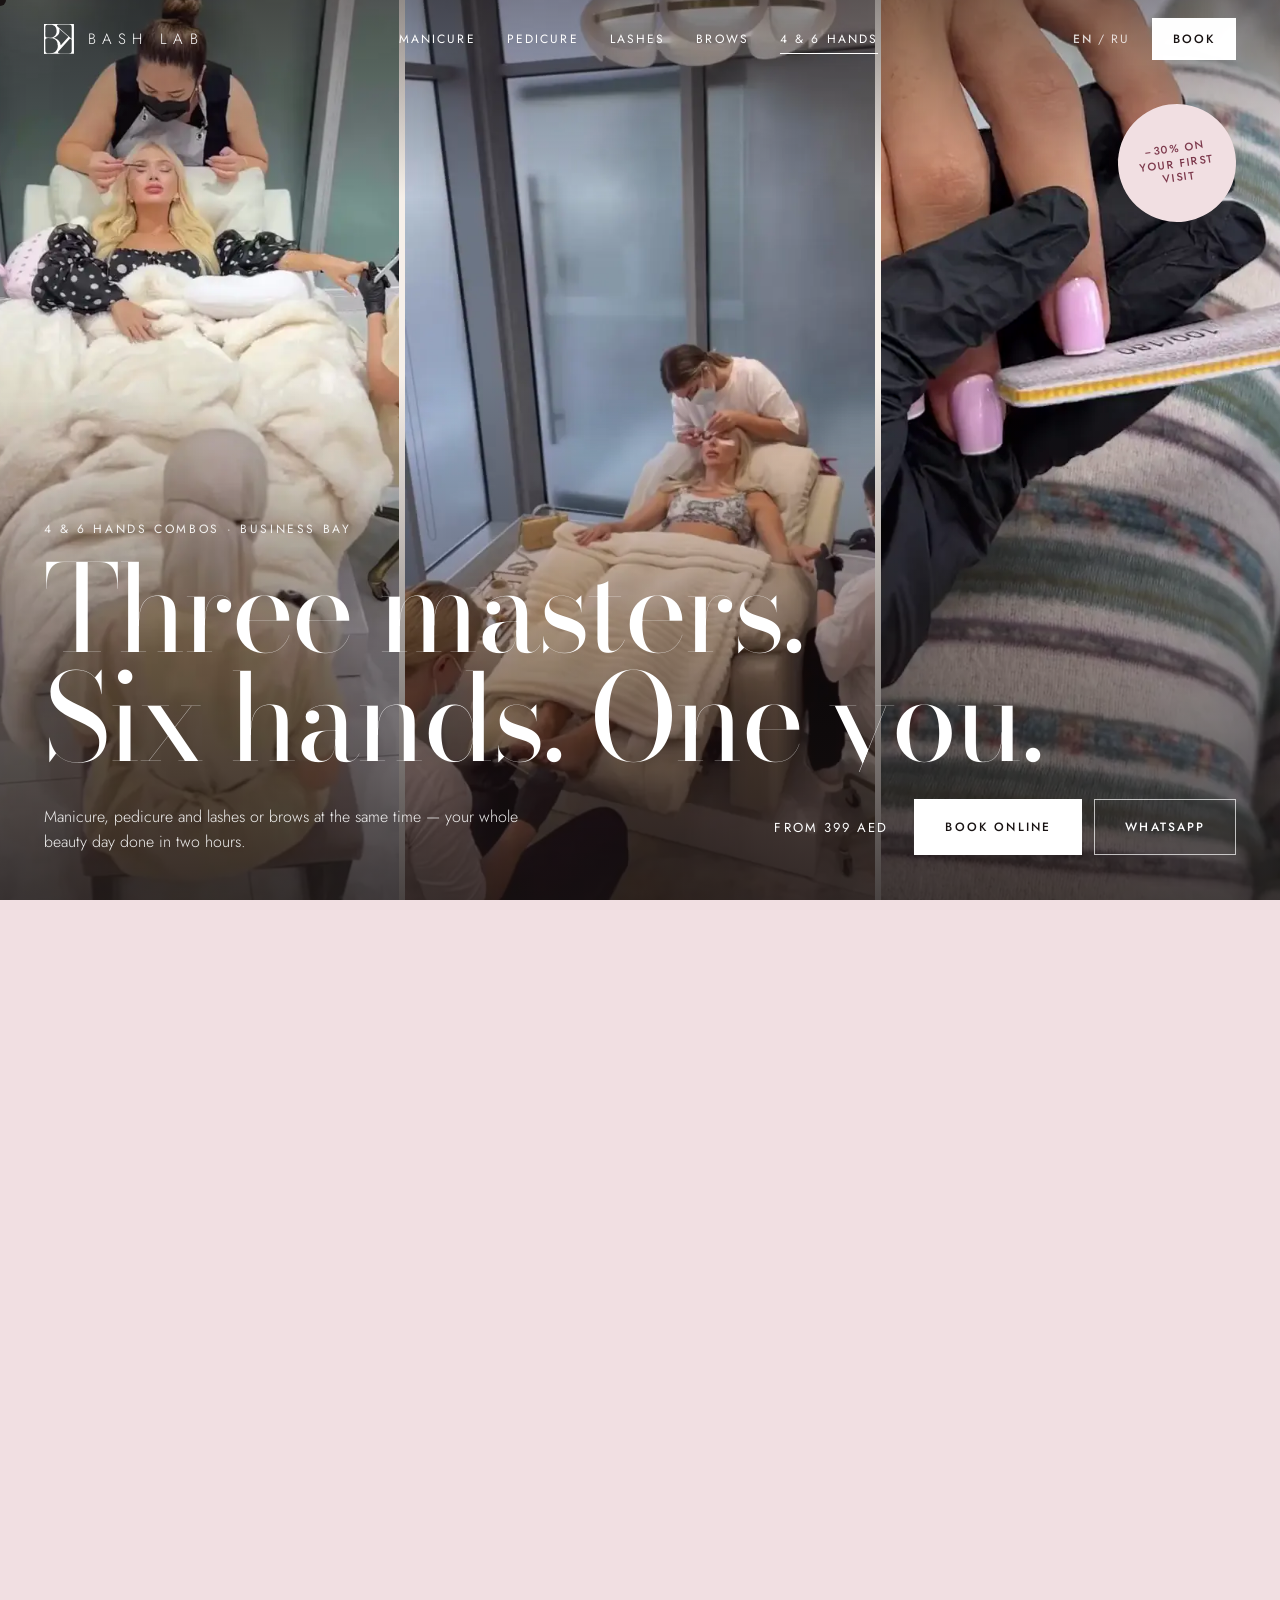
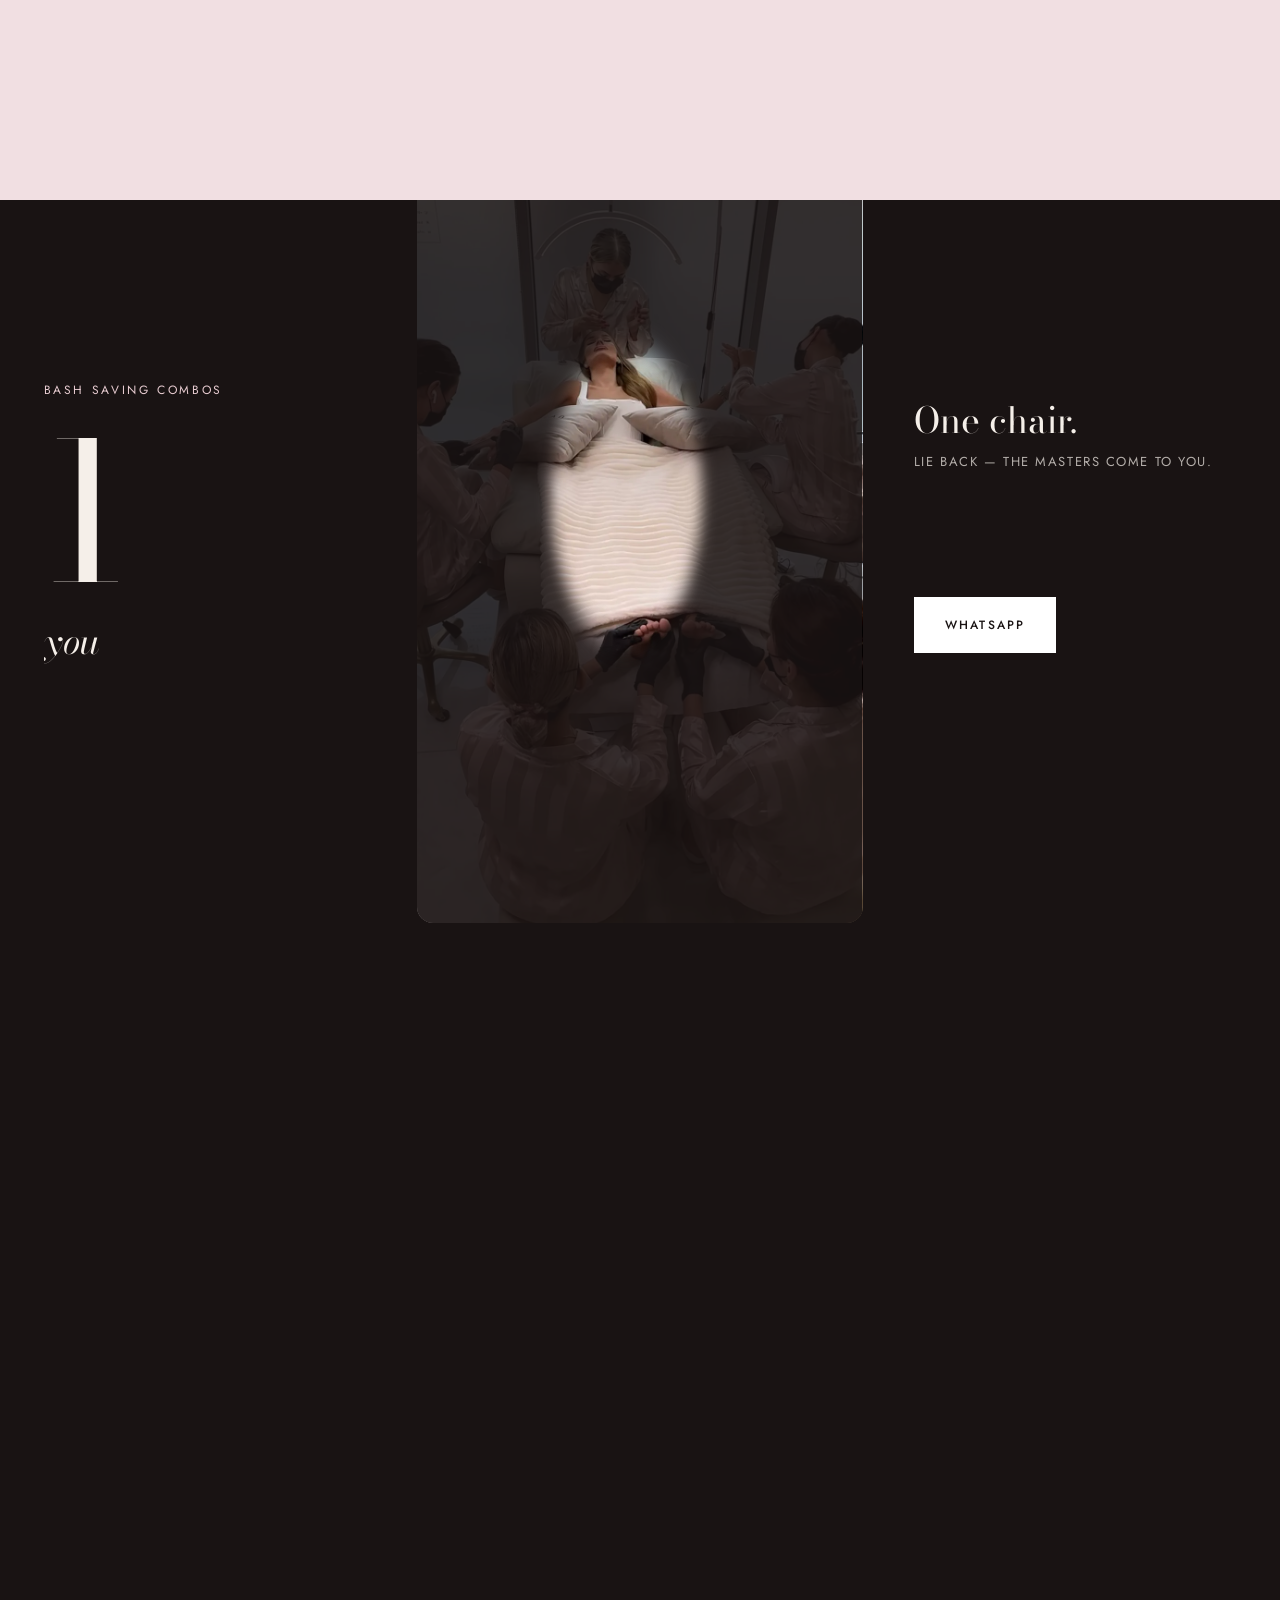
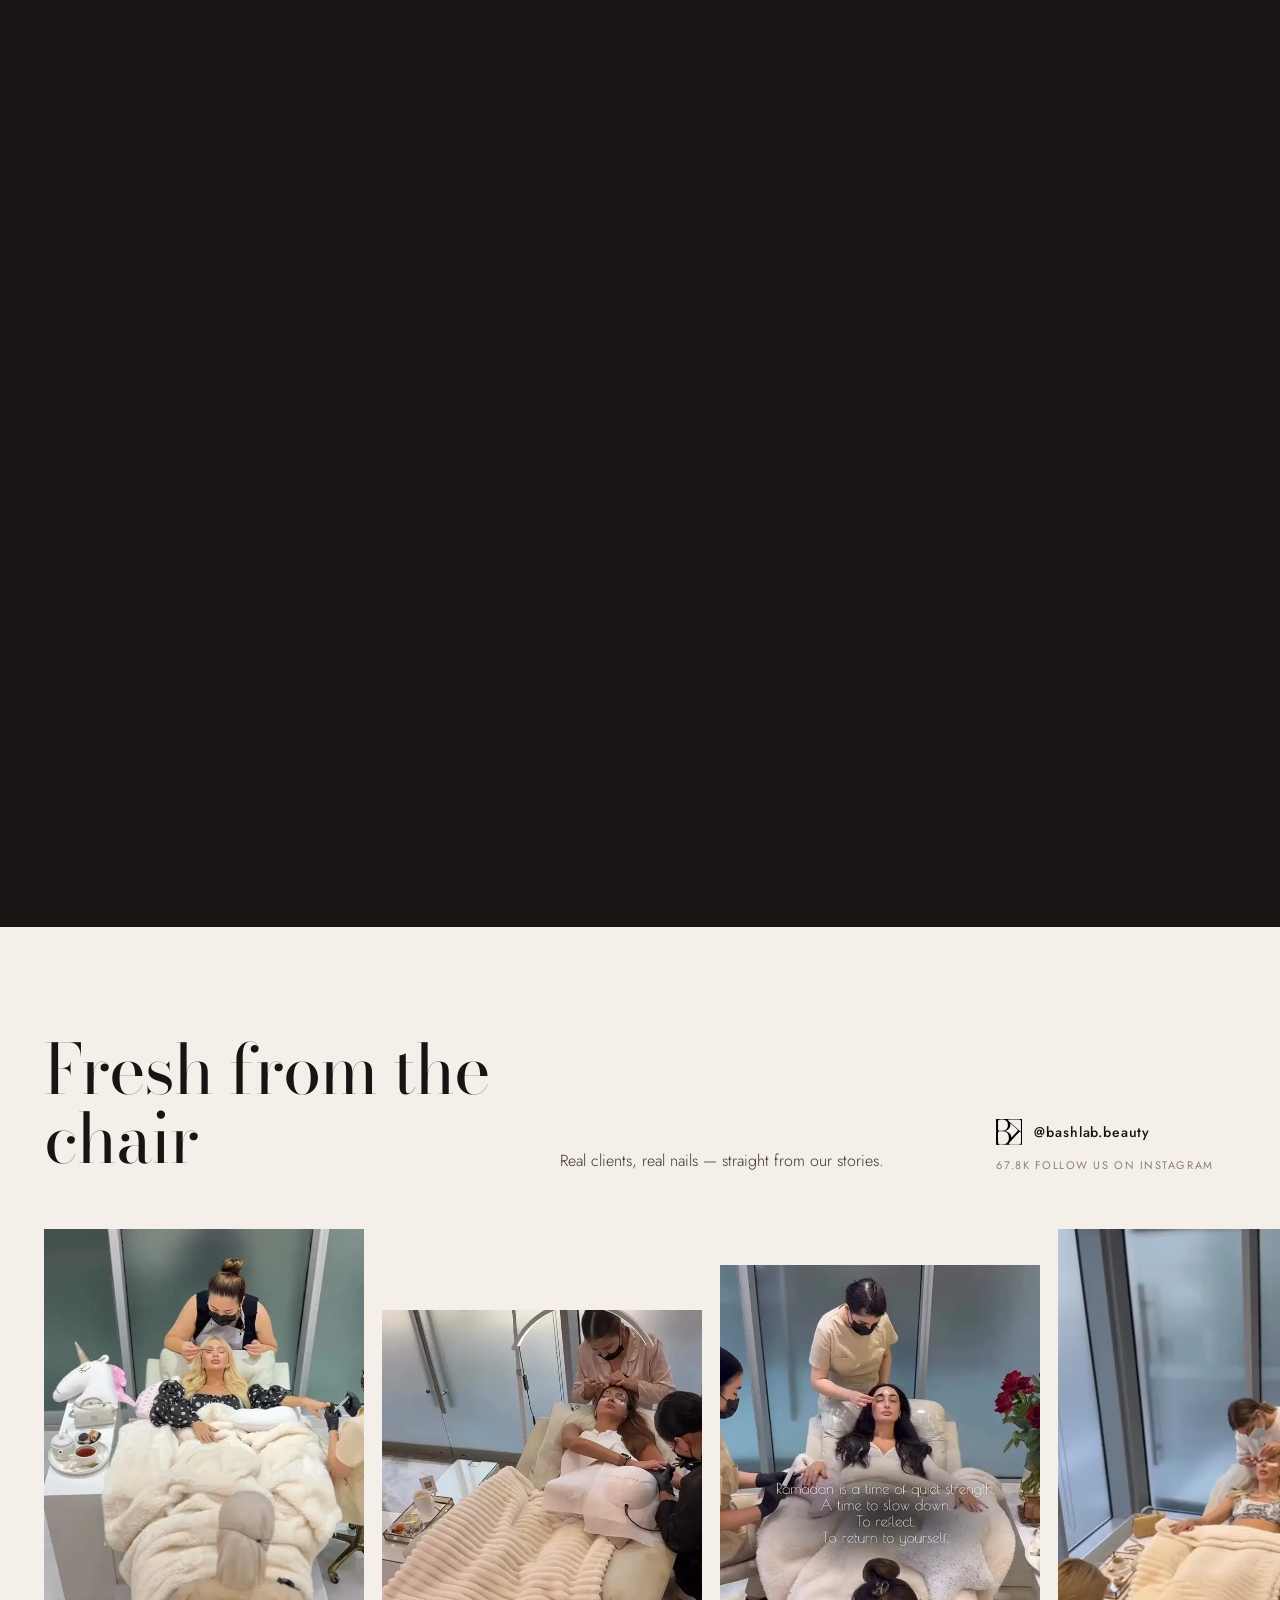
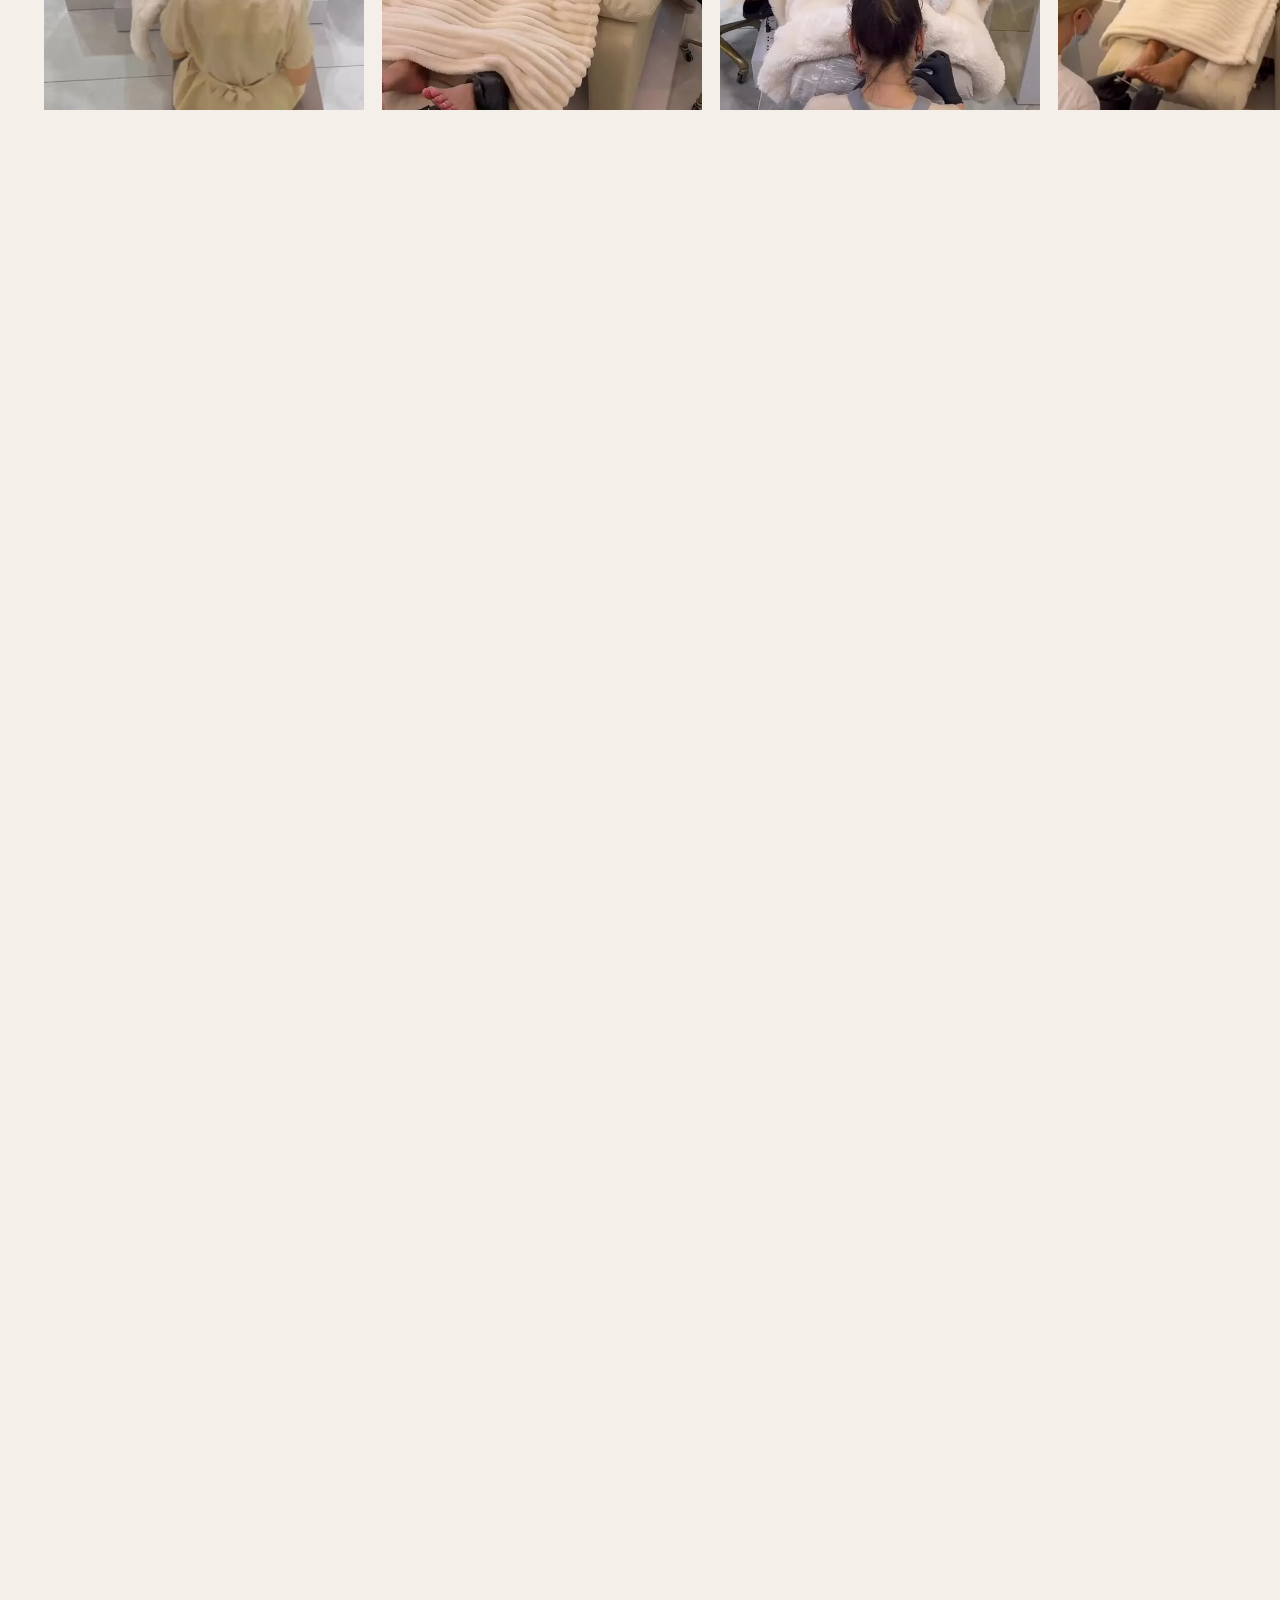
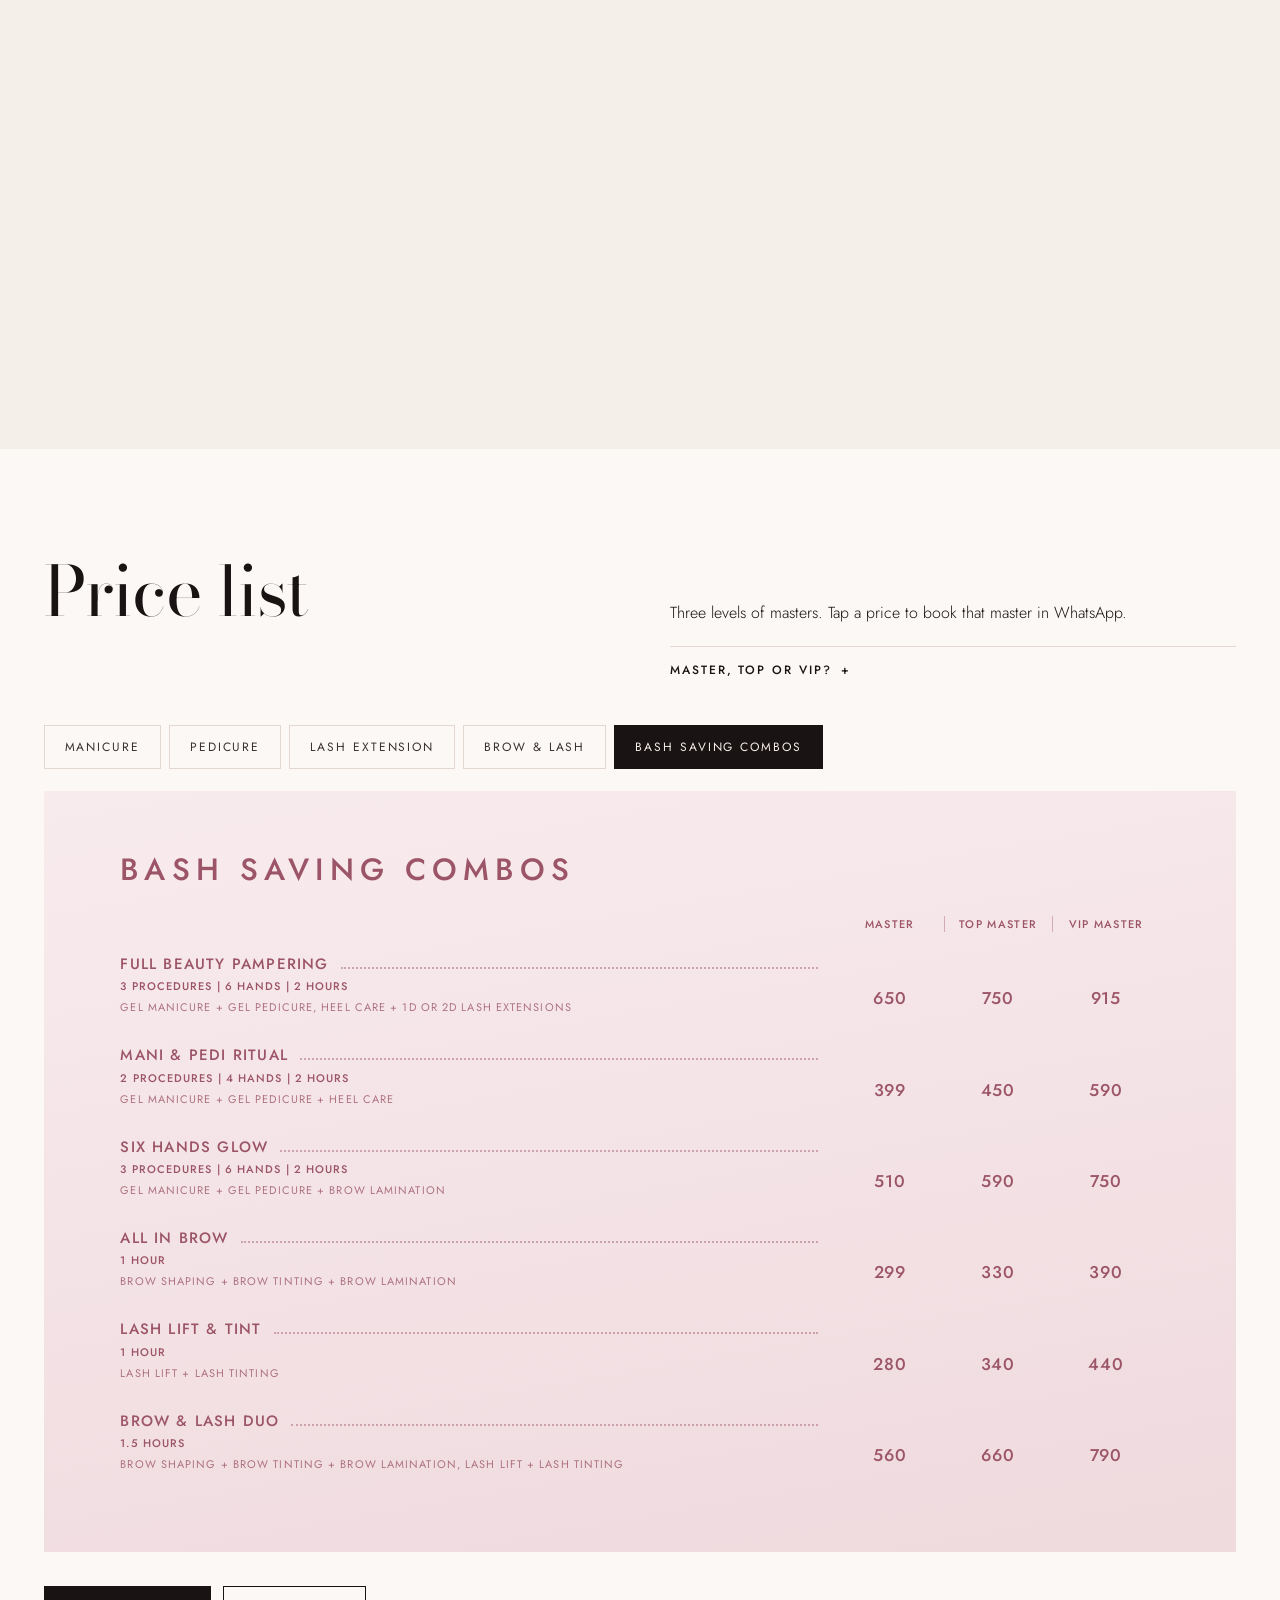
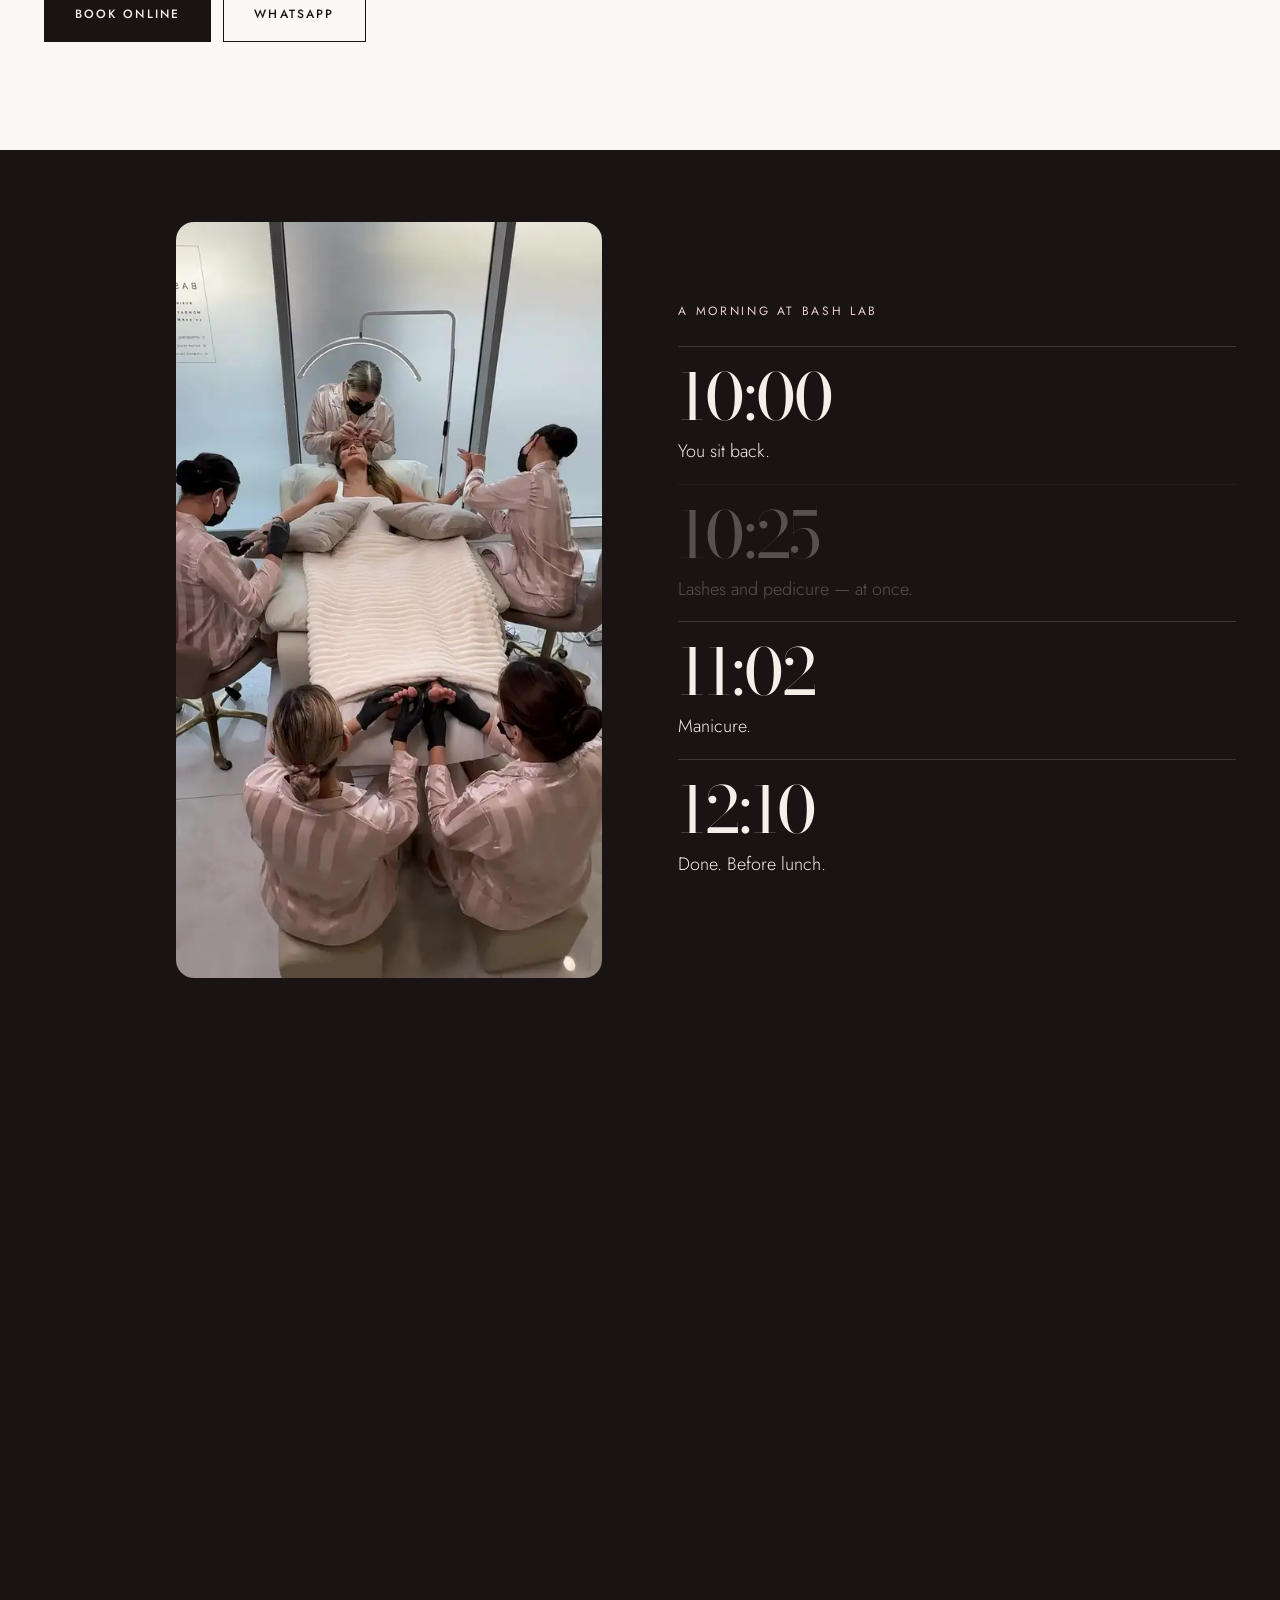
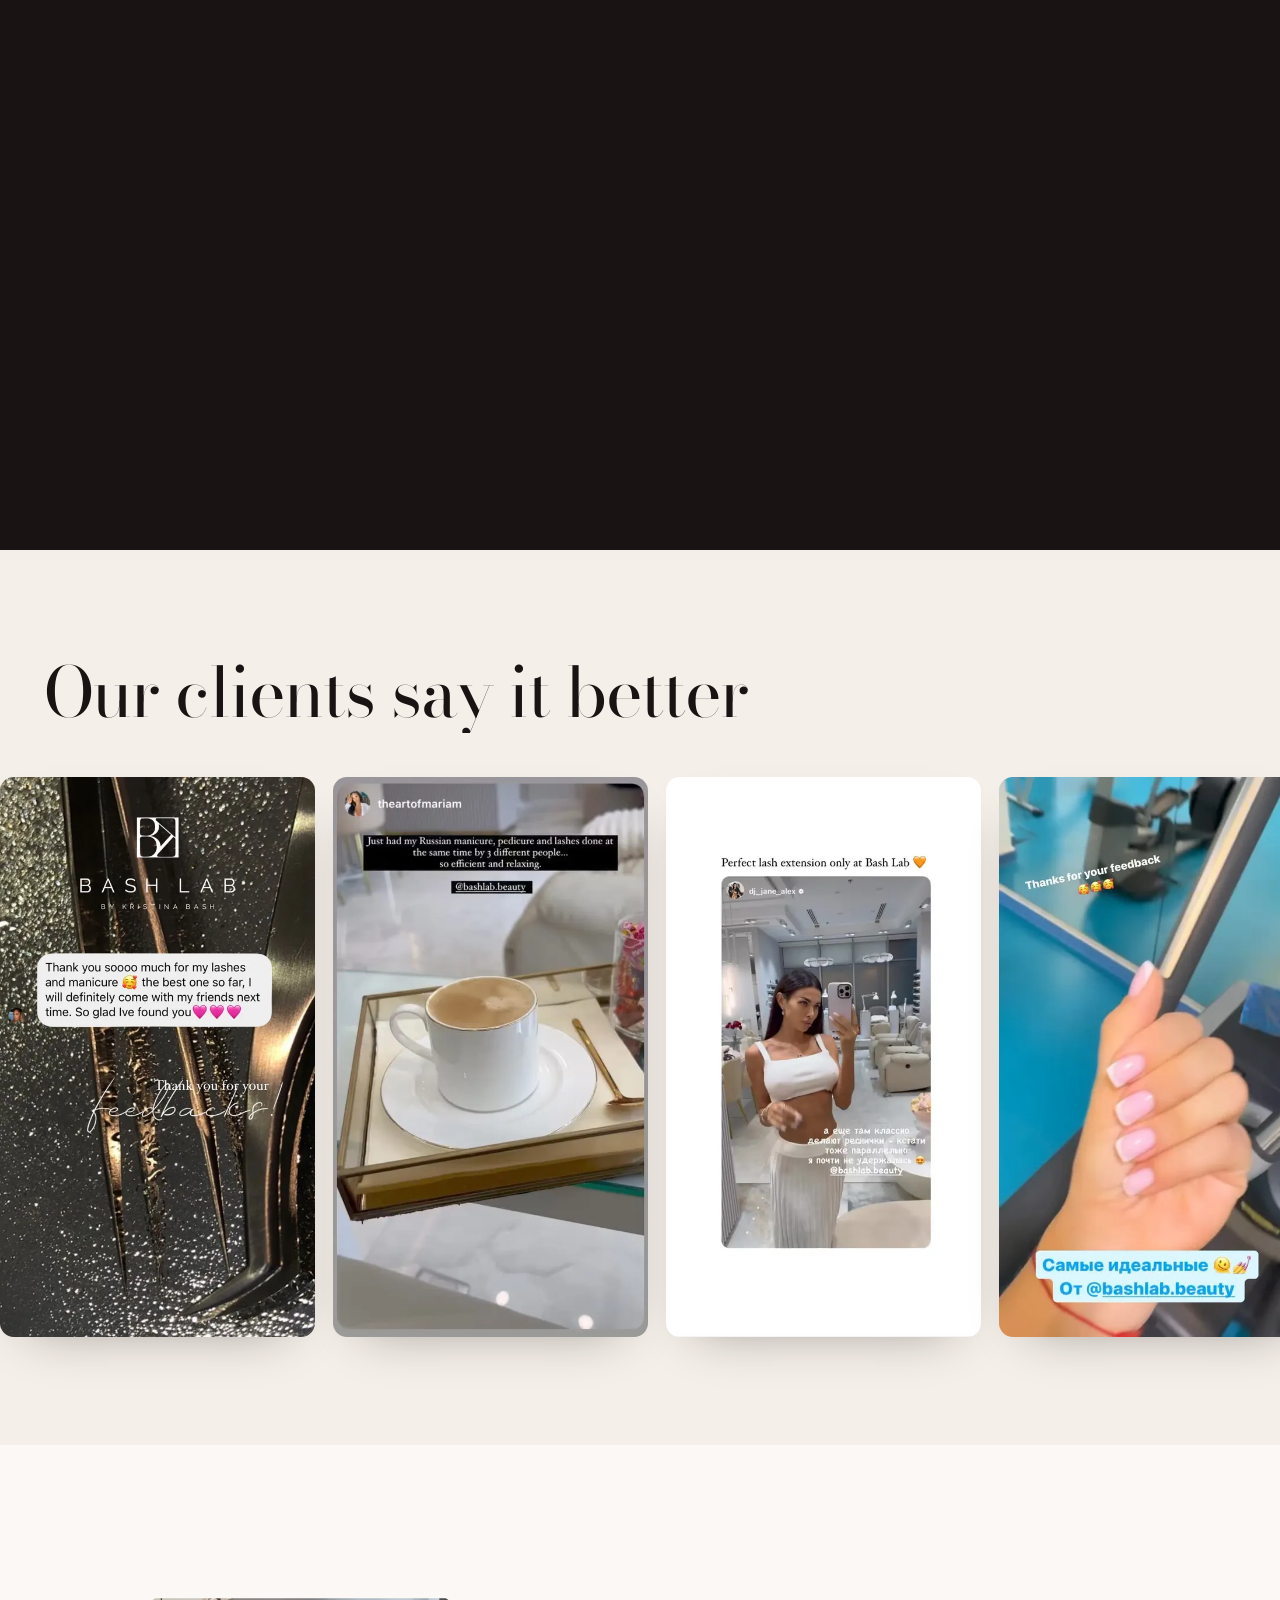
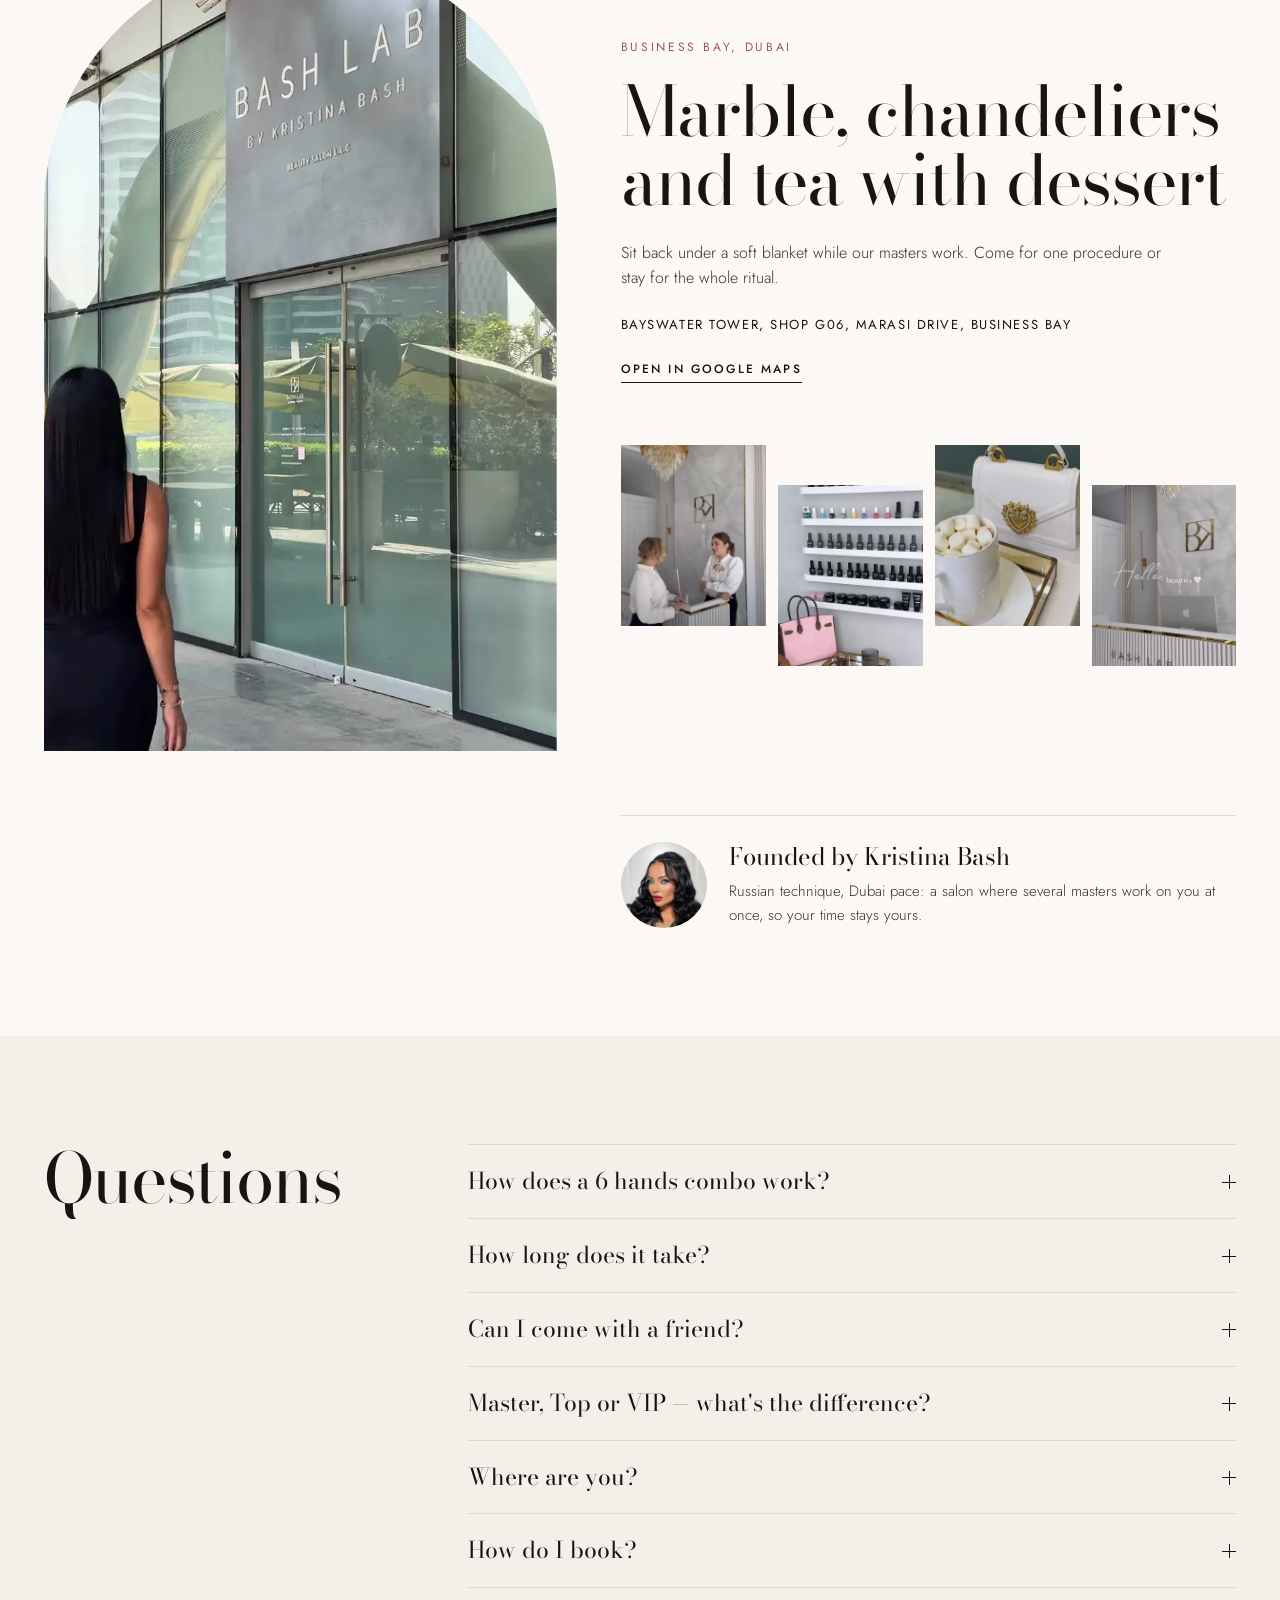
==== combos.html @ 8838e58e "BASH LAB: 5 страниц услуг EN/RU" ====
<!doctype html>
<html lang="en">
<head>
<meta charset="utf-8">
<meta name="viewport" content="width=device-width, initial-scale=1, viewport-fit=cover">
<meta name="robots" content="noindex, nofollow">
<title>4 &amp; 6 hands combos in Business Bay, Dubai — BASH LAB</title>
<meta name="description" content="Manicure, pedicure and lashes or brows at the same time: 4 and 6 hands combos in Business Bay. From 399 AED, save up to 25%.">
<link rel="alternate" hreflang="en" href="combos.html">
<link rel="alternate" hreflang="ru" href="ru/combos.html">
<meta name="theme-color" content="#f5efe9">
<link rel="icon" href="assets/img/bl.svg" type="image/svg+xml">
<link rel="preload" as="image" href="assets/video/combo-top.webp" media="(max-width:820px)" fetchpriority="high"><link rel="preload" as="image" href="assets/video/combo-top.webp" media="(min-width:821px)" fetchpriority="high">
<link rel="preconnect" href="https://fonts.googleapis.com">
<link rel="preconnect" href="https://fonts.gstatic.com" crossorigin>
<link href="https://fonts.googleapis.com/css2?family=Bodoni+Moda:ital,opsz,wght@0,6..96,400;0,6..96,500;1,6..96,400&family=Prata&family=Jost:wght@300;400;500&display=swap" rel="stylesheet">

<link rel="stylesheet" href="assets/css/site.css">
<script>document.documentElement.className='js';try{if(innerWidth<821||sessionStorage.getItem('bl-seen'))document.documentElement.classList.add('seen');if(sessionStorage.getItem('bl-wipe'))document.documentElement.classList.add('wiping')}catch(e){}if(matchMedia('(prefers-reduced-motion: reduce)').matches)document.documentElement.classList.add('reduced')</script>
</head>
<body data-page="combos">

<div class="loader" aria-hidden="true"><img class="ld-mark" src="assets/img/bl.svg" alt=""><div class="ld-word">BASH LAB</div><div class="ld-line"><i></i></div></div>
<div class="wipe" aria-hidden="true"></div>
<div class="cursor" aria-hidden="true"><span></span></div>

<header class="hd">
  <a class="brand" href="index.html" aria-label="BASH LAB"><img class="mono" src="assets/img/bl.svg" alt=""><span>BASH LAB</span></a>
  <nav class="nav"><a href="manicure.html">Manicure</a><a href="pedicure.html">Pedicure</a><a href="lashes.html">Lashes</a><a href="brows.html">Brows</a><a href="combos.html" aria-current="page">4 &amp; 6 hands</a></nav>
  <div class="hd-r">
    <a class="lang" href="ru/combos.html" hreflang="RU"><b>EN</b> / RU</a>
    <a class="btn btn-sm" href="https://n820329.alteg.io/company/770394/personal/select-services?o=" target="_blank" rel="noopener" data-cursor="Book">Book</a>
    <button class="burger" type="button" aria-label="Menu"><i></i><i></i></button>
  </div>
</header>
<div class="menu" aria-hidden="true"><nav><a href="manicure.html">Manicure</a><a href="pedicure.html">Pedicure</a><a href="lashes.html">Lashes</a><a href="brows.html">Brows</a><a href="combos.html" aria-current="page">4 &amp; 6 hands</a></nav><a class="lang" href="ru/combos.html">EN / RU</a></div>

<main>

<section class="hero" data-hero>
  <div class="hero-media"><div class="hp hp0"><video class="hv" data-src="assets/video/combo-four.mp4" poster="assets/video/combo-four.webp" muted loop playsinline preload="none"></video></div><div class="hp hp1"><video class="hv" data-src="assets/video/combo-top.mp4" poster="assets/video/combo-top.webp" muted loop playsinline preload="none"></video></div><div class="hp hp2"><video class="hv" data-src="assets/video/combo-pink.mp4" poster="assets/video/combo-pink.webp" muted loop playsinline preload="none"></video></div></div>
  <div class="hero-m"><video class="hv" data-src="assets/video/combo-top.mp4" poster="assets/video/combo-top.webp" muted loop playsinline preload="none"></video></div>
  <div class="hero-shade"></div>
  <p class="badge">−30% on your first visit</p>
  <div class="hero-txt">
    <p class="eyebrow">4 &amp; 6 hands combos · Business Bay</p>
    <h1 class="h1">Three masters.<br>Six hands. One you.</h1>
    <div class="hero-row">
      <p class="lead">Manicure, pedicure and lashes or brows at the same time — your whole beauty day done in two hours.</p>
      <div class="hero-cta">
        <span class="from">from 399 AED</span>
        <a class="btn btn-light" href="https://n820329.alteg.io/company/770394/personal/select-services?o=" target="_blank" rel="noopener" data-cursor="Book">Book online</a>
        <a class="btn btn-line" href="https://wa.me/971552872506?text=Hello%21%20I%27d%20like%20to%20book%20at%20Bash%20Lab." target="_blank" rel="noopener" data-cursor="WhatsApp">WhatsApp</a>
      </div>
    </div>
  </div>
  <span class="scroll-hint">Scroll</span>
</section>

<div class="ticker" aria-hidden="true"><div class="tk"><span>Russian nails</span><img src="assets/img/bl.svg" alt=""><span>Lash extensions</span><img src="assets/img/bl.svg" alt=""><span>Brow lamination</span><img src="assets/img/bl.svg" alt=""><span>4 &amp; 6 hands combos</span><img src="assets/img/bl.svg" alt=""><span>Business Bay</span><img src="assets/img/bl.svg" alt=""><span>−30% on your first visit</span><img src="assets/img/bl.svg" alt=""></div></div>

<section class="manifesto">
  <p class="mf" data-words>Because your time is priceless. Instead of three appointments on three different days — one morning, one chair, three masters working together.</p>
  <ul class="facts"><li><b>2 h<small></small></b><span>instead of a whole day</span></li><li><b>up to 25%<small></small></b><span>saved on every combo</span></li><li><b>−30%<small></small></b><span>on your first visit</span></li></ul>
</section>

<section class="hands" data-hands><div class="hn-in"><div class="hn-l"><p class="eyebrow">Bash saving combos</p><div class="hn-count"><div class="hn-roll"><span>1</span><span>2</span><span>4</span><span>6</span><span>10</span></div></div><div class="hn-word"><div class="hn-wroll"><span>you</span><span>hands</span><span>hands</span><span>hands</span><span>hands</span></div></div></div><div class="hn-f"><img class="hnv" src="assets/img/hands-top.webp" alt="" loading="lazy" decoding="async"><svg class="hn-svg" viewBox="0 0 100 100" preserveAspectRatio="none" aria-hidden="true"><defs><filter id="hnb" x="-20%" y="-20%" width="140%" height="140%"><feGaussianBlur stdDeviation="1.6"/></filter><mask id="hnm" maskUnits="userSpaceOnUse" x="0" y="0" width="100" height="100"><rect width="100" height="100" fill="#fff"/><g fill="#000" filter="url(#hnb)"><ellipse data-h="client" cx="47" cy="46" rx="17" ry="19" data-rx="17" data-ry="19"/><ellipse data-h="mL" cx="14" cy="44" rx="0" ry="0" data-rx="15" data-ry="8.4"/><ellipse data-h="pL" cx="33" cy="74" rx="0" ry="0" data-rx="20" data-ry="11.3"/><ellipse data-h="lash" cx="44" cy="22" rx="0" ry="0" data-rx="16" data-ry="9"/><ellipse data-h="mR" cx="80" cy="38" rx="0" ry="0" data-rx="16" data-ry="9"/><ellipse data-h="pR" cx="74" cy="76" rx="0" ry="0" data-rx="20" data-ry="11.3"/></g></mask></defs><rect width="100" height="100" fill="rgba(25,19,19,.86)" mask="url(#hnm)"/></svg><span class="hn-lb" data-h="mL" style="left:14%;top:55%">Manicure</span><span class="hn-lb" data-h="pL" style="left:24%;top:90%">Pedicure</span><span class="hn-lb" data-h="lash" style="left:44%;top:11%">Lashes</span><span class="hn-lb" data-h="mR" style="left:82%;top:50%">Manicure</span><span class="hn-lb" data-h="pR" style="left:80%;top:92%">Pedicure</span></div><div class="hn-r"><ol class="hn-steps"><li data-new=""><b>One chair.</b><span>Lie back — the masters come to you.</span></li><li data-new="mL"><b>Manicure</b><span>one master · from 130 AED</span></li><li data-new="pL"><b>Mani &amp; Pedi Ritual</b><span>manicure + pedicure at once · 2 hours · from 399 AED</span></li><li data-new="lash"><b>Full Beauty Pampering</b><span>+ lashes · still 2 hours · from 650 AED</span></li><li data-new="mR pR"><b>Five masters at once</b><span>as in our reel with 2.6M views — ask us in WhatsApp</span></li></ol><a class="btn btn-light" href="https://wa.me/971552872506?text=Hello%21%20I%27d%20like%20to%20book%20a%20combo%20at%20Bash%20Lab." target="_blank" rel="noopener" data-cursor="WhatsApp">WhatsApp</a></div></div></section>

<section class="wall" data-wall>
  <div class="wall-head">
    <h2 class="split">Fresh from the chair</h2>
    <p class="lead">Real clients, real nails — straight from our stories.</p>
    <a class="ig" href="https://www.instagram.com/bashlab.beauty/" target="_blank" rel="noopener" data-cursor="Instagram"><img src="assets/img/bl.svg" alt="">@bashlab.beauty<small>67.8K follow us on Instagram</small></a>
  </div>
  <div class="wall-track"><figure class="wc"><img class="wm" src="assets/img/c-a.webp" alt="" loading="lazy" decoding="async"></figure><figure class="wc"><video class="wm" data-src="assets/video/combo-room.mp4" poster="assets/video/combo-room.webp" muted loop playsinline preload="none"></video></figure><figure class="wc"><img class="wm" src="assets/img/c-b.webp" alt="" loading="lazy" decoding="async"></figure><figure class="wc"><img class="wm" src="assets/img/c-c.webp" alt="" loading="lazy" decoding="async"></figure><figure class="wc"><img class="wm" src="assets/img/c-g.webp" alt="" loading="lazy" decoding="async"></figure><figure class="wc"><video class="wm" data-src="assets/video/combo-pink.mp4" poster="assets/video/combo-pink.webp" muted loop playsinline preload="none"></video></figure><figure class="wc"><img class="wm" src="assets/img/c-d.webp" alt="" loading="lazy" decoding="async"></figure><figure class="wc"><img class="wm" src="assets/img/c-e.webp" alt="" loading="lazy" decoding="async"></figure><figure class="wc"><img class="wm" src="assets/img/c-h.webp" alt="" loading="lazy" decoding="async"></figure></div>
</section>

<section class="prices" id="prices">
  <div class="pr-head">
    <h2 class="split">Price list</h2>
    <p class="lead">Three levels of masters. Tap a price to book that master in WhatsApp.</p>
    <details class="tiers"><summary>Master, Top or VIP?</summary><p>The level is the master&#x27;s experience. Same salon, same tea — pick the price that fits.</p></details>
  </div>
  <div class="tabs" role="tablist"><button type="button" role="tab" data-sec="manicure" aria-selected="false">Manicure</button><button type="button" role="tab" data-sec="pedicure" aria-selected="false">Pedicure</button><button type="button" role="tab" data-sec="lashes" aria-selected="false">Lash Extension</button><button type="button" role="tab" data-sec="brows-lashes" aria-selected="false">Brow &amp; Lash</button><button type="button" role="tab" data-sec="combos" aria-selected="true">Bash Saving Combos</button></div>
  <div class="cards"><div class="pc" data-sec="manicure" hidden><h3>Manicure</h3><ul><li class="row rh" aria-hidden="true"><div class="rn"></div><div class="rp"><span>Master</span><span>Top Master</span><span>VIP Master</span></div></li><li class="row"><div class="rn"><b>Full Manicure</b><span>Removal + manicure + gel overlay + gel polish</span></div><div class="rp"><a class="pr" href="https://wa.me/971552872506?text=Hello%21%20I%27d%20like%20to%20book%3A%20Full%20Manicure%2C%20Master%20%28230%20AED%29" target="_blank" rel="noopener" data-cursor="WhatsApp" data-t="Master">230</a><a class="pr" href="https://wa.me/971552872506?text=Hello%21%20I%27d%20like%20to%20book%3A%20Full%20Manicure%2C%20Top%20Master%20%28250%20AED%29" target="_blank" rel="noopener" data-cursor="WhatsApp" data-t="Top Master">250</a><a class="pr" href="https://wa.me/971552872506?text=Hello%21%20I%27d%20like%20to%20book%3A%20Full%20Manicure%2C%20VIP%20Master%20%28340%20AED%29" target="_blank" rel="noopener" data-cursor="WhatsApp" data-t="VIP Master">340</a></div></li><li class="row"><div class="rn"><b>Manicure with Polish Coating</b><span>Manicure + regular polish</span></div><div class="rp"><a class="pr" href="https://wa.me/971552872506?text=Hello%21%20I%27d%20like%20to%20book%3A%20Manicure%20with%20Polish%20Coating%2C%20Master%20%28160%20AED%29" target="_blank" rel="noopener" data-cursor="WhatsApp" data-t="Master">160</a><a class="pr" href="https://wa.me/971552872506?text=Hello%21%20I%27d%20like%20to%20book%3A%20Manicure%20with%20Polish%20Coating%2C%20Top%20Master%20%28175%20AED%29" target="_blank" rel="noopener" data-cursor="WhatsApp" data-t="Top Master">175</a><a class="pr" href="https://wa.me/971552872506?text=Hello%21%20I%27d%20like%20to%20book%3A%20Manicure%20with%20Polish%20Coating%2C%20VIP%20Master%20%28235%20AED%29" target="_blank" rel="noopener" data-cursor="WhatsApp" data-t="VIP Master">235</a></div></li><li class="row"><div class="rn"><b>Manicure without Coating</b><span>Manicure without polish</span></div><div class="rp"><a class="pr" href="https://wa.me/971552872506?text=Hello%21%20I%27d%20like%20to%20book%3A%20Manicure%20without%20Coating%2C%20Master%20%28130%20AED%29" target="_blank" rel="noopener" data-cursor="WhatsApp" data-t="Master">130</a><a class="pr" href="https://wa.me/971552872506?text=Hello%21%20I%27d%20like%20to%20book%3A%20Manicure%20without%20Coating%2C%20Top%20Master%20%28145%20AED%29" target="_blank" rel="noopener" data-cursor="WhatsApp" data-t="Top Master">145</a><a class="pr" href="https://wa.me/971552872506?text=Hello%21%20I%27d%20like%20to%20book%3A%20Manicure%20without%20Coating%2C%20VIP%20Master%20%28195%20AED%29" target="_blank" rel="noopener" data-cursor="WhatsApp" data-t="VIP Master">195</a></div></li><li class="row"><div class="rn"><b>Japanese Manicure</b><span>Japanese nail care technique</span></div><div class="rp"><a class="pr" href="https://wa.me/971552872506?text=Hello%21%20I%27d%20like%20to%20book%3A%20Japanese%20Manicure%2C%20Master%20%28190%20AED%29" target="_blank" rel="noopener" data-cursor="WhatsApp" data-t="Master">190</a><a class="pr" href="https://wa.me/971552872506?text=Hello%21%20I%27d%20like%20to%20book%3A%20Japanese%20Manicure%2C%20Top%20Master%20%28220%20AED%29" target="_blank" rel="noopener" data-cursor="WhatsApp" data-t="Top Master">220</a><a class="pr" href="https://wa.me/971552872506?text=Hello%21%20I%27d%20like%20to%20book%3A%20Japanese%20Manicure%2C%20VIP%20Master%20%28300%20AED%29" target="_blank" rel="noopener" data-cursor="WhatsApp" data-t="VIP Master">300</a></div></li><li class="row"><div class="rn"><b>Nail Extensions</b><span>Removal + manicure + extensions + gel polish</span></div><div class="rp"><a class="pr" href="https://wa.me/971552872506?text=Hello%21%20I%27d%20like%20to%20book%3A%20Nail%20Extensions%2C%20Master%20%28from%20370%20AED%29" target="_blank" rel="noopener" data-cursor="WhatsApp" data-t="Master">from 370</a><a class="pr" href="https://wa.me/971552872506?text=Hello%21%20I%27d%20like%20to%20book%3A%20Nail%20Extensions%2C%20Top%20Master%20%28from%20420%20AED%29" target="_blank" rel="noopener" data-cursor="WhatsApp" data-t="Top Master">from 420</a><a class="pr" href="https://wa.me/971552872506?text=Hello%21%20I%27d%20like%20to%20book%3A%20Nail%20Extensions%2C%20VIP%20Master%20%28from%20540%20AED%29" target="_blank" rel="noopener" data-cursor="WhatsApp" data-t="VIP Master">from 540</a></div></li><li class="row"><div class="rn"><b>Nail Extension Refill</b><span>Removal + manicure + refill + gel polish</span></div><div class="rp"><a class="pr" href="https://wa.me/971552872506?text=Hello%21%20I%27d%20like%20to%20book%3A%20Nail%20Extension%20Refill%2C%20Master%20%28310%20AED%29" target="_blank" rel="noopener" data-cursor="WhatsApp" data-t="Master">310</a><a class="pr" href="https://wa.me/971552872506?text=Hello%21%20I%27d%20like%20to%20book%3A%20Nail%20Extension%20Refill%2C%20Top%20Master%20%28350%20AED%29" target="_blank" rel="noopener" data-cursor="WhatsApp" data-t="Top Master">350</a><a class="pr" href="https://wa.me/971552872506?text=Hello%21%20I%27d%20like%20to%20book%3A%20Nail%20Extension%20Refill%2C%20VIP%20Master%20%28450%20AED%29" target="_blank" rel="noopener" data-cursor="WhatsApp" data-t="VIP Master">450</a></div></li><li class="row"><div class="rn"><b>French | Simple Nail Art</b></div><div class="rp"><a class="pr" href="https://wa.me/971552872506?text=Hello%21%20I%27d%20like%20to%20book%3A%20French%20%7C%20Simple%20Nail%20Art%2C%20Master%20%2840%20AED%29" target="_blank" rel="noopener" data-cursor="WhatsApp" data-t="Master">40</a><a class="pr" href="https://wa.me/971552872506?text=Hello%21%20I%27d%20like%20to%20book%3A%20French%20%7C%20Simple%20Nail%20Art%2C%20Top%20Master%20%2845%20AED%29" target="_blank" rel="noopener" data-cursor="WhatsApp" data-t="Top Master">45</a><a class="pr" href="https://wa.me/971552872506?text=Hello%21%20I%27d%20like%20to%20book%3A%20French%20%7C%20Simple%20Nail%20Art%2C%20VIP%20Master%20%2855%20AED%29" target="_blank" rel="noopener" data-cursor="WhatsApp" data-t="VIP Master">55</a></div></li></ul></div><div class="pc" data-sec="pedicure" hidden><h3>Pedicure</h3><ul><li class="row rh" aria-hidden="true"><div class="rn"></div><div class="rp"><span>Master</span><span>Top Master</span><span>VIP Master</span></div></li><li class="row"><div class="rn"><b>Full Smart Pedicure</b><span>Removal + pedicure + gel polish + heel care</span></div><div class="rp"><a class="pr" href="https://wa.me/971552872506?text=Hello%21%20I%27d%20like%20to%20book%3A%20Full%20Smart%20Pedicure%2C%20Master%20%28240%20AED%29" target="_blank" rel="noopener" data-cursor="WhatsApp" data-t="Master">240</a><a class="pr" href="https://wa.me/971552872506?text=Hello%21%20I%27d%20like%20to%20book%3A%20Full%20Smart%20Pedicure%2C%20Top%20Master%20%28280%20AED%29" target="_blank" rel="noopener" data-cursor="WhatsApp" data-t="Top Master">280</a><a class="pr" href="https://wa.me/971552872506?text=Hello%21%20I%27d%20like%20to%20book%3A%20Full%20Smart%20Pedicure%2C%20VIP%20Master%20%28355%20AED%29" target="_blank" rel="noopener" data-cursor="WhatsApp" data-t="VIP Master">355</a></div></li><li class="row"><div class="rn"><b>Pedicure with Regular Polish</b><span>Pedicure + regular polish</span></div><div class="rp"><a class="pr" href="https://wa.me/971552872506?text=Hello%21%20I%27d%20like%20to%20book%3A%20Pedicure%20with%20Regular%20Polish%2C%20Master%20%28175%20AED%29" target="_blank" rel="noopener" data-cursor="WhatsApp" data-t="Master">175</a><a class="pr" href="https://wa.me/971552872506?text=Hello%21%20I%27d%20like%20to%20book%3A%20Pedicure%20with%20Regular%20Polish%2C%20Top%20Master%20%28205%20AED%29" target="_blank" rel="noopener" data-cursor="WhatsApp" data-t="Top Master">205</a><a class="pr" href="https://wa.me/971552872506?text=Hello%21%20I%27d%20like%20to%20book%3A%20Pedicure%20with%20Regular%20Polish%2C%20VIP%20Master%20%28270%20AED%29" target="_blank" rel="noopener" data-cursor="WhatsApp" data-t="VIP Master">270</a></div></li><li class="row"><div class="rn"><b>Pedicure without Coating</b><span>Pedicure without polish</span></div><div class="rp"><a class="pr" href="https://wa.me/971552872506?text=Hello%21%20I%27d%20like%20to%20book%3A%20Pedicure%20without%20Coating%2C%20Master%20%28160%20AED%29" target="_blank" rel="noopener" data-cursor="WhatsApp" data-t="Master">160</a><a class="pr" href="https://wa.me/971552872506?text=Hello%21%20I%27d%20like%20to%20book%3A%20Pedicure%20without%20Coating%2C%20Top%20Master%20%28185%20AED%29" target="_blank" rel="noopener" data-cursor="WhatsApp" data-t="Top Master">185</a><a class="pr" href="https://wa.me/971552872506?text=Hello%21%20I%27d%20like%20to%20book%3A%20Pedicure%20without%20Coating%2C%20VIP%20Master%20%28245%20AED%29" target="_blank" rel="noopener" data-cursor="WhatsApp" data-t="VIP Master">245</a></div></li><li class="row"><div class="rn"><b>Medical Pedicure</b><span>Medical pedicure</span></div><div class="rp"><a class="pr" href="https://wa.me/971552872506?text=Hello%21%20I%27d%20like%20to%20book%3A%20Medical%20Pedicure%2C%20Master%20%28210%20AED%29" target="_blank" rel="noopener" data-cursor="WhatsApp" data-t="Master">210</a><a class="pr" href="https://wa.me/971552872506?text=Hello%21%20I%27d%20like%20to%20book%3A%20Medical%20Pedicure%2C%20Top%20Master%20%28245%20AED%29" target="_blank" rel="noopener" data-cursor="WhatsApp" data-t="Top Master">245</a><a class="pr" href="https://wa.me/971552872506?text=Hello%21%20I%27d%20like%20to%20book%3A%20Medical%20Pedicure%2C%20VIP%20Master%20%28325%20AED%29" target="_blank" rel="noopener" data-cursor="WhatsApp" data-t="VIP Master">325</a></div></li><li class="row"><div class="rn"><b>French | Simple Nail Art</b></div><div class="rp"><a class="pr" href="https://wa.me/971552872506?text=Hello%21%20I%27d%20like%20to%20book%3A%20French%20%7C%20Simple%20Nail%20Art%2C%20Master%20%2840%20AED%29" target="_blank" rel="noopener" data-cursor="WhatsApp" data-t="Master">40</a><a class="pr" href="https://wa.me/971552872506?text=Hello%21%20I%27d%20like%20to%20book%3A%20French%20%7C%20Simple%20Nail%20Art%2C%20Top%20Master%20%2845%20AED%29" target="_blank" rel="noopener" data-cursor="WhatsApp" data-t="Top Master">45</a><a class="pr" href="https://wa.me/971552872506?text=Hello%21%20I%27d%20like%20to%20book%3A%20French%20%7C%20Simple%20Nail%20Art%2C%20VIP%20Master%20%2855%20AED%29" target="_blank" rel="noopener" data-cursor="WhatsApp" data-t="VIP Master">55</a></div></li></ul></div><div class="pc" data-sec="lashes" hidden><h3>Lash Extension</h3><ul><li class="row rh" aria-hidden="true"><div class="rn"></div><div class="rp"><span>Master</span><span>Top Master</span><span>VIP Master</span></div></li><li class="row"><div class="rn"><b>Classic</b></div><div class="rp"><a class="pr" href="https://wa.me/971552872506?text=Hello%21%20I%27d%20like%20to%20book%3A%20Classic%2C%20Master%20%28250%20AED%29" target="_blank" rel="noopener" data-cursor="WhatsApp" data-t="Master">250</a><a class="pr" href="https://wa.me/971552872506?text=Hello%21%20I%27d%20like%20to%20book%3A%20Classic%2C%20Top%20Master%20%28290%20AED%29" target="_blank" rel="noopener" data-cursor="WhatsApp" data-t="Top Master">290</a><a class="pr" href="https://wa.me/971552872506?text=Hello%21%20I%27d%20like%20to%20book%3A%20Classic%2C%20VIP%20Master%20%28340%20AED%29" target="_blank" rel="noopener" data-cursor="WhatsApp" data-t="VIP Master">340</a></div></li><li class="row"><div class="rn"><b>2D Volume</b></div><div class="rp"><a class="pr" href="https://wa.me/971552872506?text=Hello%21%20I%27d%20like%20to%20book%3A%202D%20Volume%2C%20Master%20%28290%20AED%29" target="_blank" rel="noopener" data-cursor="WhatsApp" data-t="Master">290</a><a class="pr" href="https://wa.me/971552872506?text=Hello%21%20I%27d%20like%20to%20book%3A%202D%20Volume%2C%20Top%20Master%20%28350%20AED%29" target="_blank" rel="noopener" data-cursor="WhatsApp" data-t="Top Master">350</a><a class="pr" href="https://wa.me/971552872506?text=Hello%21%20I%27d%20like%20to%20book%3A%202D%20Volume%2C%20VIP%20Master%20%28380%20AED%29" target="_blank" rel="noopener" data-cursor="WhatsApp" data-t="VIP Master">380</a></div></li><li class="row"><div class="rn"><b>3D Volume</b></div><div class="rp"><a class="pr" href="https://wa.me/971552872506?text=Hello%21%20I%27d%20like%20to%20book%3A%203D%20Volume%2C%20Master%20%28330%20AED%29" target="_blank" rel="noopener" data-cursor="WhatsApp" data-t="Master">330</a><a class="pr" href="https://wa.me/971552872506?text=Hello%21%20I%27d%20like%20to%20book%3A%203D%20Volume%2C%20Top%20Master%20%28390%20AED%29" target="_blank" rel="noopener" data-cursor="WhatsApp" data-t="Top Master">390</a><a class="pr" href="https://wa.me/971552872506?text=Hello%21%20I%27d%20like%20to%20book%3A%203D%20Volume%2C%20VIP%20Master%20%28420%20AED%29" target="_blank" rel="noopener" data-cursor="WhatsApp" data-t="VIP Master">420</a></div></li><li class="row"><div class="rn"><b>4D Volume</b></div><div class="rp"><a class="pr" href="https://wa.me/971552872506?text=Hello%21%20I%27d%20like%20to%20book%3A%204D%20Volume%2C%20Master%20%28370%20AED%29" target="_blank" rel="noopener" data-cursor="WhatsApp" data-t="Master">370</a><a class="pr" href="https://wa.me/971552872506?text=Hello%21%20I%27d%20like%20to%20book%3A%204D%20Volume%2C%20Top%20Master%20%28430%20AED%29" target="_blank" rel="noopener" data-cursor="WhatsApp" data-t="Top Master">430</a><a class="pr" href="https://wa.me/971552872506?text=Hello%21%20I%27d%20like%20to%20book%3A%204D%20Volume%2C%20VIP%20Master%20%28460%20AED%29" target="_blank" rel="noopener" data-cursor="WhatsApp" data-t="VIP Master">460</a></div></li><li class="row"><div class="rn"><b>5D Volume</b></div><div class="rp"><a class="pr" href="https://wa.me/971552872506?text=Hello%21%20I%27d%20like%20to%20book%3A%205D%20Volume%2C%20Master%20%28410%20AED%29" target="_blank" rel="noopener" data-cursor="WhatsApp" data-t="Master">410</a><a class="pr" href="https://wa.me/971552872506?text=Hello%21%20I%27d%20like%20to%20book%3A%205D%20Volume%2C%20Top%20Master%20%28470%20AED%29" target="_blank" rel="noopener" data-cursor="WhatsApp" data-t="Top Master">470</a><a class="pr" href="https://wa.me/971552872506?text=Hello%21%20I%27d%20like%20to%20book%3A%205D%20Volume%2C%20VIP%20Master%20%28500%20AED%29" target="_blank" rel="noopener" data-cursor="WhatsApp" data-t="VIP Master">500</a></div></li><li class="row"><div class="rn"><b>Full Volume</b></div><div class="rp"><a class="pr" href="https://wa.me/971552872506?text=Hello%21%20I%27d%20like%20to%20book%3A%20Full%20Volume%2C%20Master%20%28460%20AED%29" target="_blank" rel="noopener" data-cursor="WhatsApp" data-t="Master">460</a><a class="pr" href="https://wa.me/971552872506?text=Hello%21%20I%27d%20like%20to%20book%3A%20Full%20Volume%2C%20Top%20Master%20%28520%20AED%29" target="_blank" rel="noopener" data-cursor="WhatsApp" data-t="Top Master">520</a><a class="pr" href="https://wa.me/971552872506?text=Hello%21%20I%27d%20like%20to%20book%3A%20Full%20Volume%2C%20VIP%20Master%20%28550%20AED%29" target="_blank" rel="noopener" data-cursor="WhatsApp" data-t="VIP Master">550</a></div></li><li class="row"><div class="rn"><b>L | M Curve</b></div><div class="rp"><a class="pr" href="https://wa.me/971552872506?text=Hello%21%20I%27d%20like%20to%20book%3A%20L%20%7C%20M%20Curve%2C%20Master%20%2850%20AED%29" target="_blank" rel="noopener" data-cursor="WhatsApp" data-t="Master">50</a><a class="pr" href="https://wa.me/971552872506?text=Hello%21%20I%27d%20like%20to%20book%3A%20L%20%7C%20M%20Curve%2C%20Top%20Master%20%2860%20AED%29" target="_blank" rel="noopener" data-cursor="WhatsApp" data-t="Top Master">60</a><a class="pr" href="https://wa.me/971552872506?text=Hello%21%20I%27d%20like%20to%20book%3A%20L%20%7C%20M%20Curve%2C%20VIP%20Master%20%2865%20AED%29" target="_blank" rel="noopener" data-cursor="WhatsApp" data-t="VIP Master">65</a></div></li><li class="row"><div class="rn"><b>Kim | Kylie | Anime Effect</b></div><div class="rp"><a class="pr" href="https://wa.me/971552872506?text=Hello%21%20I%27d%20like%20to%20book%3A%20Kim%20%7C%20Kylie%20%7C%20Anime%20Effect%2C%20Master%20%2845%20AED%29" target="_blank" rel="noopener" data-cursor="WhatsApp" data-t="Master">45</a><a class="pr" href="https://wa.me/971552872506?text=Hello%21%20I%27d%20like%20to%20book%3A%20Kim%20%7C%20Kylie%20%7C%20Anime%20Effect%2C%20Top%20Master%20%2855%20AED%29" target="_blank" rel="noopener" data-cursor="WhatsApp" data-t="Top Master">55</a><a class="pr" href="https://wa.me/971552872506?text=Hello%21%20I%27d%20like%20to%20book%3A%20Kim%20%7C%20Kylie%20%7C%20Anime%20Effect%2C%20VIP%20Master%20%2870%20AED%29" target="_blank" rel="noopener" data-cursor="WhatsApp" data-t="VIP Master">70</a></div></li></ul></div><div class="pc" data-sec="brows-lashes" hidden><h3>Brow &amp; Lash</h3><ul><li class="row rh" aria-hidden="true"><div class="rn"></div><div class="rp"><span>Master</span><span>Top Master</span><span>VIP Master</span></div></li><li class="row"><div class="rn"><b>Eyebrow Shaping</b></div><div class="rp"><a class="pr" href="https://wa.me/971552872506?text=Hello%21%20I%27d%20like%20to%20book%3A%20Eyebrow%20Shaping%2C%20Master%20%2890%20AED%29" target="_blank" rel="noopener" data-cursor="WhatsApp" data-t="Master">90</a><a class="pr" href="https://wa.me/971552872506?text=Hello%21%20I%27d%20like%20to%20book%3A%20Eyebrow%20Shaping%2C%20Top%20Master%20%28100%20AED%29" target="_blank" rel="noopener" data-cursor="WhatsApp" data-t="Top Master">100</a><a class="pr" href="https://wa.me/971552872506?text=Hello%21%20I%27d%20like%20to%20book%3A%20Eyebrow%20Shaping%2C%20VIP%20Master%20%28125%20AED%29" target="_blank" rel="noopener" data-cursor="WhatsApp" data-t="VIP Master">125</a></div></li><li class="row"><div class="rn"><b>Eyebrow Tinting</b></div><div class="rp"><a class="pr" href="https://wa.me/971552872506?text=Hello%21%20I%27d%20like%20to%20book%3A%20Eyebrow%20Tinting%2C%20Master%20%28115%20AED%29" target="_blank" rel="noopener" data-cursor="WhatsApp" data-t="Master">115</a><a class="pr" href="https://wa.me/971552872506?text=Hello%21%20I%27d%20like%20to%20book%3A%20Eyebrow%20Tinting%2C%20Top%20Master%20%28130%20AED%29" target="_blank" rel="noopener" data-cursor="WhatsApp" data-t="Top Master">130</a><a class="pr" href="https://wa.me/971552872506?text=Hello%21%20I%27d%20like%20to%20book%3A%20Eyebrow%20Tinting%2C%20VIP%20Master%20%28155%20AED%29" target="_blank" rel="noopener" data-cursor="WhatsApp" data-t="VIP Master">155</a></div></li><li class="row"><div class="rn"><b>Brow Lamination</b></div><div class="rp"><a class="pr" href="https://wa.me/971552872506?text=Hello%21%20I%27d%20like%20to%20book%3A%20Brow%20Lamination%2C%20Master%20%28130%20AED%29" target="_blank" rel="noopener" data-cursor="WhatsApp" data-t="Master">130</a><a class="pr" href="https://wa.me/971552872506?text=Hello%21%20I%27d%20like%20to%20book%3A%20Brow%20Lamination%2C%20Top%20Master%20%28155%20AED%29" target="_blank" rel="noopener" data-cursor="WhatsApp" data-t="Top Master">155</a><a class="pr" href="https://wa.me/971552872506?text=Hello%21%20I%27d%20like%20to%20book%3A%20Brow%20Lamination%2C%20VIP%20Master%20%28170%20AED%29" target="_blank" rel="noopener" data-cursor="WhatsApp" data-t="VIP Master">170</a></div></li><li class="row"><div class="rn"><b>Lash Lift</b></div><div class="rp"><a class="pr" href="https://wa.me/971552872506?text=Hello%21%20I%27d%20like%20to%20book%3A%20Lash%20Lift%2C%20Master%20%28250%20AED%29" target="_blank" rel="noopener" data-cursor="WhatsApp" data-t="Master">250</a><a class="pr" href="https://wa.me/971552872506?text=Hello%21%20I%27d%20like%20to%20book%3A%20Lash%20Lift%2C%20Top%20Master%20%28300%20AED%29" target="_blank" rel="noopener" data-cursor="WhatsApp" data-t="Top Master">300</a><a class="pr" href="https://wa.me/971552872506?text=Hello%21%20I%27d%20like%20to%20book%3A%20Lash%20Lift%2C%20VIP%20Master%20%28390%20AED%29" target="_blank" rel="noopener" data-cursor="WhatsApp" data-t="VIP Master">390</a></div></li><li class="row"><div class="rn"><b>Lash Tinting</b></div><div class="rp"><a class="pr" href="https://wa.me/971552872506?text=Hello%21%20I%27d%20like%20to%20book%3A%20Lash%20Tinting%2C%20Master%20%2840%20AED%29" target="_blank" rel="noopener" data-cursor="WhatsApp" data-t="Master">40</a><a class="pr" href="https://wa.me/971552872506?text=Hello%21%20I%27d%20like%20to%20book%3A%20Lash%20Tinting%2C%20Top%20Master%20%2855%20AED%29" target="_blank" rel="noopener" data-cursor="WhatsApp" data-t="Top Master">55</a><a class="pr" href="https://wa.me/971552872506?text=Hello%21%20I%27d%20like%20to%20book%3A%20Lash%20Tinting%2C%20VIP%20Master%20%2880%20AED%29" target="_blank" rel="noopener" data-cursor="WhatsApp" data-t="VIP Master">80</a></div></li><li class="row"><div class="rn"><b>Face Waxing</b><span>One zone</span></div><div class="rp"><a class="pr" href="https://wa.me/971552872506?text=Hello%21%20I%27d%20like%20to%20book%3A%20Face%20Waxing%2C%20Master%20%2835%20AED%29" target="_blank" rel="noopener" data-cursor="WhatsApp" data-t="Master">35</a><a class="pr" href="https://wa.me/971552872506?text=Hello%21%20I%27d%20like%20to%20book%3A%20Face%20Waxing%2C%20Top%20Master%20%2850%20AED%29" target="_blank" rel="noopener" data-cursor="WhatsApp" data-t="Top Master">50</a><a class="pr" href="https://wa.me/971552872506?text=Hello%21%20I%27d%20like%20to%20book%3A%20Face%20Waxing%2C%20VIP%20Master%20%2870%20AED%29" target="_blank" rel="noopener" data-cursor="WhatsApp" data-t="VIP Master">70</a></div></li></ul></div><div class="pc" data-sec="combos"><h3>Bash Saving Combos</h3><ul><li class="row rh" aria-hidden="true"><div class="rn"></div><div class="rp"><span>Master</span><span>Top Master</span><span>VIP Master</span></div></li><li class="row"><div class="rn"><b>Full Beauty Pampering</b><span class="meta">3 Procedures | 6 Hands | 2 Hours</span><span>Gel manicure + gel pedicure, heel care + 1D or 2D lash extensions</span></div><div class="rp"><a class="pr" href="https://wa.me/971552872506?text=Hello%21%20I%27d%20like%20to%20book%3A%20Full%20Beauty%20Pampering%2C%20Master%20%28650%20AED%29" target="_blank" rel="noopener" data-cursor="WhatsApp" data-t="Master">650</a><a class="pr" href="https://wa.me/971552872506?text=Hello%21%20I%27d%20like%20to%20book%3A%20Full%20Beauty%20Pampering%2C%20Top%20Master%20%28750%20AED%29" target="_blank" rel="noopener" data-cursor="WhatsApp" data-t="Top Master">750</a><a class="pr" href="https://wa.me/971552872506?text=Hello%21%20I%27d%20like%20to%20book%3A%20Full%20Beauty%20Pampering%2C%20VIP%20Master%20%28915%20AED%29" target="_blank" rel="noopener" data-cursor="WhatsApp" data-t="VIP Master">915</a></div></li><li class="row"><div class="rn"><b>Mani &amp; Pedi Ritual</b><span class="meta">2 Procedures | 4 Hands | 2 Hours</span><span>Gel manicure + gel pedicure + heel care</span></div><div class="rp"><a class="pr" href="https://wa.me/971552872506?text=Hello%21%20I%27d%20like%20to%20book%3A%20Mani%20%26%20Pedi%20Ritual%2C%20Master%20%28399%20AED%29" target="_blank" rel="noopener" data-cursor="WhatsApp" data-t="Master">399</a><a class="pr" href="https://wa.me/971552872506?text=Hello%21%20I%27d%20like%20to%20book%3A%20Mani%20%26%20Pedi%20Ritual%2C%20Top%20Master%20%28450%20AED%29" target="_blank" rel="noopener" data-cursor="WhatsApp" data-t="Top Master">450</a><a class="pr" href="https://wa.me/971552872506?text=Hello%21%20I%27d%20like%20to%20book%3A%20Mani%20%26%20Pedi%20Ritual%2C%20VIP%20Master%20%28590%20AED%29" target="_blank" rel="noopener" data-cursor="WhatsApp" data-t="VIP Master">590</a></div></li><li class="row"><div class="rn"><b>Six Hands Glow</b><span class="meta">3 Procedures | 6 Hands | 2 Hours</span><span>Gel manicure + gel pedicure + brow lamination</span></div><div class="rp"><a class="pr" href="https://wa.me/971552872506?text=Hello%21%20I%27d%20like%20to%20book%3A%20Six%20Hands%20Glow%2C%20Master%20%28510%20AED%29" target="_blank" rel="noopener" data-cursor="WhatsApp" data-t="Master">510</a><a class="pr" href="https://wa.me/971552872506?text=Hello%21%20I%27d%20like%20to%20book%3A%20Six%20Hands%20Glow%2C%20Top%20Master%20%28590%20AED%29" target="_blank" rel="noopener" data-cursor="WhatsApp" data-t="Top Master">590</a><a class="pr" href="https://wa.me/971552872506?text=Hello%21%20I%27d%20like%20to%20book%3A%20Six%20Hands%20Glow%2C%20VIP%20Master%20%28750%20AED%29" target="_blank" rel="noopener" data-cursor="WhatsApp" data-t="VIP Master">750</a></div></li><li class="row"><div class="rn"><b>All in Brow</b><span class="meta">1 Hour</span><span>Brow shaping + brow tinting + brow lamination</span></div><div class="rp"><a class="pr" href="https://wa.me/971552872506?text=Hello%21%20I%27d%20like%20to%20book%3A%20All%20in%20Brow%2C%20Master%20%28299%20AED%29" target="_blank" rel="noopener" data-cursor="WhatsApp" data-t="Master">299</a><a class="pr" href="https://wa.me/971552872506?text=Hello%21%20I%27d%20like%20to%20book%3A%20All%20in%20Brow%2C%20Top%20Master%20%28330%20AED%29" target="_blank" rel="noopener" data-cursor="WhatsApp" data-t="Top Master">330</a><a class="pr" href="https://wa.me/971552872506?text=Hello%21%20I%27d%20like%20to%20book%3A%20All%20in%20Brow%2C%20VIP%20Master%20%28390%20AED%29" target="_blank" rel="noopener" data-cursor="WhatsApp" data-t="VIP Master">390</a></div></li><li class="row"><div class="rn"><b>Lash Lift &amp; Tint</b><span class="meta">1 Hour</span><span>Lash lift + lash tinting</span></div><div class="rp"><a class="pr" href="https://wa.me/971552872506?text=Hello%21%20I%27d%20like%20to%20book%3A%20Lash%20Lift%20%26%20Tint%2C%20Master%20%28280%20AED%29" target="_blank" rel="noopener" data-cursor="WhatsApp" data-t="Master">280</a><a class="pr" href="https://wa.me/971552872506?text=Hello%21%20I%27d%20like%20to%20book%3A%20Lash%20Lift%20%26%20Tint%2C%20Top%20Master%20%28340%20AED%29" target="_blank" rel="noopener" data-cursor="WhatsApp" data-t="Top Master">340</a><a class="pr" href="https://wa.me/971552872506?text=Hello%21%20I%27d%20like%20to%20book%3A%20Lash%20Lift%20%26%20Tint%2C%20VIP%20Master%20%28440%20AED%29" target="_blank" rel="noopener" data-cursor="WhatsApp" data-t="VIP Master">440</a></div></li><li class="row"><div class="rn"><b>Brow &amp; Lash Duo</b><span class="meta">1.5 Hours</span><span>Brow shaping + brow tinting + brow lamination, lash lift + lash tinting</span></div><div class="rp"><a class="pr" href="https://wa.me/971552872506?text=Hello%21%20I%27d%20like%20to%20book%3A%20Brow%20%26%20Lash%20Duo%2C%20Master%20%28560%20AED%29" target="_blank" rel="noopener" data-cursor="WhatsApp" data-t="Master">560</a><a class="pr" href="https://wa.me/971552872506?text=Hello%21%20I%27d%20like%20to%20book%3A%20Brow%20%26%20Lash%20Duo%2C%20Top%20Master%20%28660%20AED%29" target="_blank" rel="noopener" data-cursor="WhatsApp" data-t="Top Master">660</a><a class="pr" href="https://wa.me/971552872506?text=Hello%21%20I%27d%20like%20to%20book%3A%20Brow%20%26%20Lash%20Duo%2C%20VIP%20Master%20%28790%20AED%29" target="_blank" rel="noopener" data-cursor="WhatsApp" data-t="VIP Master">790</a></div></li></ul></div></div>
  <div class="pr-cta"><a class="btn btn-ink" href="https://n820329.alteg.io/company/770394/personal/select-services?o=" target="_blank" rel="noopener" data-cursor="Book">Book online</a><a class="btn btn-line-ink" href="https://wa.me/971552872506?text=Hello%21%20I%27d%20like%20to%20book%20at%20Bash%20Lab." target="_blank" rel="noopener" data-cursor="WhatsApp">WhatsApp</a></div>
</section>

<section class="morning" data-morning><div class="mo-in"><canvas class="mo-c" width="540" height="960"></canvas><div class="mo-t"><p class="eyebrow">A morning at Bash Lab</p><ol><li data-at="0"><b>10:00</b><span>You sit back.</span></li><li data-at="1"><b>10:25</b><span>Lashes and pedicure — at once.</span></li><li data-at="2"><b>11:02</b><span>Manicure.</span></li><li data-at="3"><b>12:10</b><span>Done. Before lunch.</span></li></ol></div></div></section>

<section class="reviews">
  <h2 class="split">Our clients say it better</h2>
  <div class="rv"><div class="rv-track"><img src="assets/img/r-41.webp" alt="" loading="lazy" decoding="async"><img src="assets/img/r-45.webp" alt="" loading="lazy" decoding="async"><img src="assets/img/r-16.webp" alt="" loading="lazy" decoding="async"><img src="assets/img/r-27.webp" alt="" loading="lazy" decoding="async"><img src="assets/img/r-15.webp" alt="" loading="lazy" decoding="async"><img src="assets/img/r-32.webp" alt="" loading="lazy" decoding="async"><img src="assets/img/r-33.webp" alt="" loading="lazy" decoding="async"><img src="assets/img/r-24.webp" alt="" loading="lazy" decoding="async"><img src="assets/img/r-02.webp" alt="" loading="lazy" decoding="async"><img src="assets/img/r-14.webp" alt="" loading="lazy" decoding="async"><img src="assets/img/r-28.webp" alt="" loading="lazy" decoding="async"><img src="assets/img/r-30.webp" alt="" loading="lazy" decoding="async"><img src="assets/img/r-41.webp" alt="" loading="lazy" decoding="async"><img src="assets/img/r-45.webp" alt="" loading="lazy" decoding="async"><img src="assets/img/r-16.webp" alt="" loading="lazy" decoding="async"><img src="assets/img/r-27.webp" alt="" loading="lazy" decoding="async"><img src="assets/img/r-15.webp" alt="" loading="lazy" decoding="async"><img src="assets/img/r-32.webp" alt="" loading="lazy" decoding="async"><img src="assets/img/r-33.webp" alt="" loading="lazy" decoding="async"><img src="assets/img/r-24.webp" alt="" loading="lazy" decoding="async"><img src="assets/img/r-02.webp" alt="" loading="lazy" decoding="async"><img src="assets/img/r-14.webp" alt="" loading="lazy" decoding="async"><img src="assets/img/r-28.webp" alt="" loading="lazy" decoding="async"><img src="assets/img/r-30.webp" alt="" loading="lazy" decoding="async"></div></div>
</section>

<section class="salon">
  <div class="salon-v"><video class="sv" data-src="assets/video/salon-door.mp4" poster="assets/video/salon-door.webp" muted loop playsinline preload="none"></video></div>
  <div class="salon-t">
    <p class="eyebrow">Business Bay, Dubai</p>
    <h2 class="split">Marble, chandeliers and tea with dessert</h2>
    <p class="lead">Sit back under a soft blanket while our masters work. Come for one procedure or stay for the whole ritual.</p>
    <p class="addr">Bayswater Tower, Shop G06, Marasi Drive, Business Bay</p>
    <a class="link" href="https://maps.app.goo.gl/9WHi99Cs1B97svWJ8" target="_blank" rel="noopener" data-cursor="Map">Open in Google Maps</a>
  </div>
  <div class="salon-g"><figure class="sg sg0"><img class="" src="assets/img/s-hall.webp" alt="" loading="lazy" decoding="async"></figure><figure class="sg sg1"><img class="" src="assets/img/s-gel.webp" alt="" loading="lazy" decoding="async"></figure><figure class="sg sg2"><img class="" src="assets/img/s-cocoa.webp" alt="" loading="lazy" decoding="async"></figure><figure class="sg sg3"><img class="" src="assets/img/s-reception.webp" alt="" loading="lazy" decoding="async"></figure></div>
  <div class="founder"><img src="assets/img/s-kristina.webp" alt="" loading="lazy"><div><b>Founded by Kristina Bash</b><p>Russian technique, Dubai pace: a salon where several masters work on you at once, so your time stays yours.</p></div></div>
</section>

<section class="faq">
  <h2 class="split">Questions</h2>
  <div class="qa"><details><summary>How does a 6 hands combo work?</summary><p>You sit in one chair. One master does your manicure, another your pedicure, the third your lashes or brows — all at the same time.</p></details><details><summary>How long does it take?</summary><p>About two hours for Mani &amp; Pedi Ritual, Six Hands Glow and Full Beauty Pampering.</p></details><details><summary>Can I come with a friend?</summary><p>Yes — write to us in WhatsApp and we&#x27;ll book two chairs side by side.</p></details><details><summary>Master, Top or VIP — what&#x27;s the difference?</summary><p>The level is the master&#x27;s experience; prices for every level are in the price list above.</p></details><details><summary>Where are you?</summary><p>Bayswater Tower, Shop G06, Marasi Drive, Business Bay, Dubai — on the ground floor.</p></details><details><summary>How do I book?</summary><p>Online booking takes a minute: choose the service, master and time. Or write to us in WhatsApp.</p></details></div>
</section>

<section class="end">
  <p class="eyebrow">−30% on your first visit</p>
  <h2 class="split">Your chair is ready</h2>
  <p class="lead">Online booking or WhatsApp — whatever is faster for you.</p>
  <div class="end-cta"><a class="btn btn-ink" href="https://n820329.alteg.io/company/770394/personal/select-services?o=" target="_blank" rel="noopener" data-cursor="Book">Book online</a><a class="btn btn-line-ink" href="https://wa.me/971552872506?text=Hello%21%20I%27d%20like%20to%20book%20at%20Bash%20Lab." target="_blank" rel="noopener" data-cursor="WhatsApp">WhatsApp</a></div>
  <p class="eyebrow ot">Also at Bash Lab</p>
  <div class="others"><a href="manicure.html" data-cursor="Manicure"><span>Manicure</span><video class="om" data-src="assets/video/mani-satin.mp4" poster="assets/video/mani-satin.webp" muted loop playsinline preload="none"></video></a><a href="pedicure.html" data-cursor="Pedicure"><span>Pedicure</span><video class="om" data-src="assets/video/pedi-french.mp4" poster="assets/video/pedi-french.webp" muted loop playsinline preload="none"></video></a><a href="lashes.html" data-cursor="Lashes"><span>Lashes</span><video class="om" data-src="assets/video/lash-open.mp4" poster="assets/video/lash-open.webp" muted loop playsinline preload="none"></video></a><a href="brows.html" data-cursor="Brows"><span>Brows</span><video class="om" data-src="assets/video/brow-map.mp4" poster="assets/video/brow-map.webp" muted loop playsinline preload="none"></video></a></div>
</section>

</main>

<footer class="ft">
  <div class="ft-word" aria-hidden="true">BASH LAB</div>
  <div class="ft-row">
    <span>Bayswater Tower, Shop G06, Marasi Drive, Business Bay</span>
    <a href="https://wa.me/971552872506?text=Hello%21%20I%27d%20like%20to%20book%20at%20Bash%20Lab." target="_blank" rel="noopener">WhatsApp +971 55 287 2506</a>
    <a href="https://www.instagram.com/bashlab.beauty/" target="_blank" rel="noopener">Instagram @bashlab.beauty</a>
    <span>BASH LAB Beauty Salon L.L.C · Dubai</span>
  </div>
</footer>

<div class="bar"><a class="btn btn-ink" href="https://n820329.alteg.io/company/770394/personal/select-services?o=" target="_blank" rel="noopener">Book online</a><a class="bar-wa" href="https://wa.me/971552872506?text=Hello%21%20I%27d%20like%20to%20book%20at%20Bash%20Lab." target="_blank" rel="noopener" aria-label="WhatsApp"><svg viewBox="0 0 24 24"><path fill="currentColor" d="M12 2a10 10 0 0 0-8.6 15.1L2 22l5-1.3A10 10 0 1 0 12 2zm0 18.2c-1.5 0-3-.4-4.3-1.2l-.3-.2-3 .8.8-2.9-.2-.3A8.2 8.2 0 1 1 12 20.2zm4.5-6.1c-.2-.1-1.5-.7-1.7-.8-.2-.1-.4-.1-.6.1l-.8 1c-.1.2-.3.2-.5.1a6.7 6.7 0 0 1-3.3-2.9c-.3-.4.2-.4.7-1.4.1-.2 0-.3 0-.4l-.8-1.8c-.2-.5-.4-.4-.6-.4h-.5c-.2 0-.4.1-.6.3-.2.2-.8.8-.8 2s.8 2.3.9 2.5c.1.2 1.6 2.5 4 3.5 1.5.6 2 .7 2.8.6.4-.1 1.5-.6 1.7-1.2.2-.6.2-1.1.1-1.2l-.5-.3z"/></svg></a></div>

<script src="assets/vendor/gsap.min.js"></script>
<script src="assets/vendor/ScrollTrigger.min.js"></script>
<script src="assets/vendor/SplitText.min.js"></script>
<script src="assets/vendor/lenis.min.js"></script>
<script src="assets/js/site.js"></script>
</body>
</html>
---- assets/css/site.css ----
/* BASH LAB v3 — мрамор, пудра и чернила. Шрифты: Bodoni Moda (EN заголовки), Prata (RU заголовки), Jost (их фирменный тонкий гротеск). */
:root{
  --ivory:#f5efe9; --paper:#fbf8f5; --ink:#191313; --ink2:#3a302f; --smoke:#8b7f7a; --line:#e3d8d1;
  --blush:#f1dfe2; --blush2:#e9cdd2; --rose:#9c5568; --gold:#b0905a;
  --serif:'Bodoni Moda','Didot',Georgia,serif; --sans:'Jost','Futura','Helvetica Neue',Arial,sans-serif;
  --pad:clamp(16px,3.4vw,56px); --ease:cubic-bezier(.2,.7,.1,1);
}
:lang(ru){--serif:'Prata','Bodoni Moda',Georgia,serif}
*{box-sizing:border-box;margin:0;padding:0}
html{-webkit-text-size-adjust:100%}
html.lenis,html.lenis body{height:auto}
.lenis.lenis-smooth{scroll-behavior:auto!important}
body{background:var(--ivory);color:var(--ink);font:300 17px/1.6 var(--sans);-webkit-font-smoothing:antialiased;overflow-x:clip}
img,video,canvas{display:block;max-width:100%}
video,img{object-fit:cover}
a{color:inherit;text-decoration:none}
button{font:inherit;color:inherit;background:none;border:0;cursor:pointer}
h1,h2,h3{font-weight:400}
.eyebrow{font:400 12px/1.4 var(--sans);letter-spacing:.22em;text-transform:uppercase}
.lead{font-size:clamp(16px,1.15vw,19px);line-height:1.6;max-width:34em}
h2{font:400 clamp(40px,5.4vw,92px)/1 var(--serif);letter-spacing:-.015em}
:lang(ru) h2{font-size:clamp(34px,4.4vw,76px);line-height:1.08;letter-spacing:0}
.split .ln{overflow:hidden;padding-bottom:.08em;margin-bottom:-.08em}

/* кнопки */
.btn{display:inline-flex;align-items:center;justify-content:center;height:56px;padding:0 30px;font:500 12px/1 var(--sans);letter-spacing:.18em;text-transform:uppercase;white-space:nowrap;border:1px solid transparent;transition:background .35s var(--ease),color .35s var(--ease),border-color .35s}
.btn-light{background:#fff;color:var(--ink)} .btn-light:hover{background:var(--blush)}
.btn-line{border-color:rgba(255,255,255,.7);color:#fff} .btn-line:hover{background:#fff;color:var(--ink)}
.btn-ink{background:var(--ink);color:var(--ivory)} .btn-ink:hover{background:var(--rose)}
.btn-line-ink{border-color:var(--ink)} .btn-line-ink:hover{background:var(--ink);color:var(--ivory)}
.btn-sm{height:42px;padding:0 20px;background:var(--ink);color:var(--ivory)}
.link{font:500 12px var(--sans);letter-spacing:.18em;text-transform:uppercase;border-bottom:1px solid currentColor;padding-bottom:4px}

/* загрузка и переходы */
.loader{position:fixed;inset:0;z-index:100;background:var(--ivory);display:flex;flex-direction:column;align-items:center;justify-content:center;gap:22px}
.ld-mark{width:64px;height:64px}
.ld-word{font:300 15px var(--sans);letter-spacing:.62em;margin-right:-.62em}
.ld-line{width:160px;height:1px;background:var(--line);overflow:hidden}
.ld-line i{display:block;height:100%;background:var(--ink);transform:scaleX(0);transform-origin:left}
html.seen .loader{display:none}
.wipe{position:fixed;inset:0;z-index:99;background:var(--blush);transform:translateY(100%);pointer-events:none}
html.wiping .wipe{transform:none}

/* курсор */
.cursor{position:fixed;left:0;top:0;z-index:98;pointer-events:none;width:0;height:0}
.cursor span{position:absolute;left:-6px;top:-6px;width:12px;height:12px;border-radius:50%;background:var(--ink);display:flex;align-items:center;justify-content:center;font:500 10px var(--sans);letter-spacing:.14em;text-transform:uppercase;color:var(--ivory);overflow:hidden;white-space:nowrap;transition:width .4s var(--ease),height .4s var(--ease),left .4s var(--ease),top .4s var(--ease),background .3s,opacity .3s}
.cursor.big span{width:96px;height:96px;left:-48px;top:-48px;background:var(--rose)}
.cursor.hide span{opacity:0}
@media (hover:none),(pointer:coarse){.cursor{display:none}}

/* шапка */
.hd{position:fixed;top:0;left:0;right:0;z-index:50;display:flex;align-items:center;justify-content:space-between;gap:24px;height:78px;padding:0 var(--pad);color:#fff;transition:background .5s var(--ease),color .5s var(--ease),transform .5s var(--ease),height .5s var(--ease)}
.hd.solid{background:rgba(245,239,233,.9);backdrop-filter:blur(14px);-webkit-backdrop-filter:blur(14px);color:var(--ink);height:66px}
.hd.up{transform:translateY(-100%)}
.brand{display:flex;align-items:center;gap:14px;font:300 15px var(--sans);letter-spacing:.42em}
.mono{width:30px;height:30px;filter:invert(1);transition:filter .5s}
.hd.solid .mono{filter:none}
.nav{display:flex;gap:clamp(18px,2.4vw,40px)}
.nav a{position:relative;font:400 12px var(--sans);letter-spacing:.18em;text-transform:uppercase;padding:6px 0}
.nav a::after{content:"";position:absolute;left:0;right:0;bottom:0;height:1px;background:currentColor;transform:scaleX(0);transform-origin:right;transition:transform .45s var(--ease)}
.nav a:hover::after,.nav a[aria-current]::after{transform:scaleX(1);transform-origin:left}
.hd-r{display:flex;align-items:center;gap:22px}
.lang{font:400 12px var(--sans);letter-spacing:.14em;opacity:.8}
.lang b{font-weight:500}
.hd:not(.solid) .btn-sm{background:#fff;color:var(--ink)}
.burger{display:none;width:40px;height:40px;position:relative}
.burger i{position:absolute;left:9px;right:9px;height:1px;background:currentColor;transition:transform .4s var(--ease)}
.burger i:first-child{top:16px} .burger i:last-child{top:23px}
.menu-open .burger i:first-child{transform:translateY(3.5px) rotate(45deg)} .menu-open .burger i:last-child{transform:translateY(-3.5px) rotate(-45deg)}
.menu{position:fixed;inset:0;z-index:45;background:var(--ivory);display:flex;flex-direction:column;justify-content:center;gap:40px;padding:0 var(--pad);clip-path:inset(0 0 100% 0);transition:clip-path .7s var(--ease)}
.menu nav{display:flex;flex-direction:column;gap:8px}
.menu nav a{font:400 44px/1.15 var(--serif)}
.menu nav a[aria-current]{color:var(--rose)}
.menu-open .menu{clip-path:inset(0)}
.menu-open .hd{color:var(--ink)} .menu-open .mono{filter:none}

/* первый экран */
.hero{position:relative;height:100vh;height:100svh;min-height:640px;overflow:hidden;background:var(--ink);color:#fff}
.hero-media{position:absolute;inset:0;display:grid;grid-template-columns:1fr 1.18fr 1fr;gap:6px;background:var(--ivory)}
.hp{position:relative;overflow:hidden}
.hp .hv,.hero-m .hv{position:absolute;inset:-6% 0;width:100%;height:112%}
.hero-m{display:none}
.hero-shade{position:absolute;inset:0;background:linear-gradient(180deg,rgba(25,19,19,.45) 0,rgba(25,19,19,0) 22%,rgba(25,19,19,0) 42%,rgba(25,19,19,.78) 100%);pointer-events:none}
.hero-txt{position:absolute;left:var(--pad);right:var(--pad);bottom:clamp(28px,5vh,64px)}
.hero .eyebrow{margin-bottom:18px;opacity:.9}
.h1{font:400 clamp(58px,9.4vw,170px)/.9 var(--serif);letter-spacing:-.025em}
:lang(ru) .h1{font-size:clamp(46px,7.6vw,136px);line-height:.98;letter-spacing:-.01em}
.hero-row{display:flex;justify-content:space-between;align-items:flex-end;gap:40px;margin-top:clamp(20px,3vh,36px)}
.hero .lead{max-width:30em;opacity:.92}
.hero-cta{display:flex;align-items:center;gap:12px}
.from{font:400 13px var(--sans);letter-spacing:.16em;text-transform:uppercase;margin-right:14px;white-space:nowrap}
.badge{position:absolute;right:var(--pad);top:104px;width:118px;height:118px;border-radius:50%;background:var(--blush);color:#7d3a4d;display:flex;align-items:center;justify-content:center;text-align:center;padding:16px;font:500 11px/1.35 var(--sans);letter-spacing:.14em;text-transform:uppercase;transform:rotate(-8deg)}
.scroll-hint{position:absolute;left:50%;bottom:18px;transform:translateX(-50%);font:400 10px var(--sans);letter-spacing:.3em;text-transform:uppercase;opacity:.7;display:none}

/* бегущая строка */
.ticker{background:var(--ink);color:var(--ivory);overflow:hidden;padding:22px 0}
.tk{display:flex;align-items:center;gap:44px;width:max-content;will-change:transform}
.tk span{font:italic 400 clamp(26px,2.6vw,42px)/1 var(--serif);white-space:nowrap}
:lang(ru) .tk span{font-style:normal;font-family:'Bodoni Moda',serif}
.tk img{width:26px;height:26px;filter:invert(1);opacity:.7}

/* манифест */
.manifesto{padding:clamp(90px,16vh,200px) var(--pad) clamp(70px,12vh,150px)}
.mf{font:400 clamp(30px,4.1vw,66px)/1.13 var(--serif);letter-spacing:-.01em;max-width:1240px}
:lang(ru) .mf{font-size:clamp(26px,3.4vw,56px);line-height:1.2;letter-spacing:0}
.mf .w{opacity:.14}
.facts{list-style:none;display:grid;grid-template-columns:repeat(3,1fr);margin-top:clamp(60px,10vh,120px);border-top:1px solid var(--line)}
.facts li{padding:28px 28px 0 0;border-right:1px solid var(--line);margin-right:28px}
.facts li:last-child{border:0}
.facts b{display:block;font:400 clamp(40px,4.8vw,80px)/1 'Bodoni Moda',serif;letter-spacing:-.02em}
.facts small{font:400 14px var(--sans);letter-spacing:.14em;margin-left:8px}
.facts span{display:block;margin-top:12px;font:400 12px/1.5 var(--sans);letter-spacing:.16em;text-transform:uppercase;color:var(--smoke)}

/* сцена: кадр раскрывается */
.film{position:relative;background:var(--ivory)}
.film-in{position:relative;height:100vh;overflow:hidden;display:flex;align-items:center;justify-content:center}
.fm{position:relative;width:100%;height:100%;overflow:hidden}
.fm .fv{width:100%;height:100%}
.film:not(.film-land) .fm{width:calc(100vh*.5625);max-width:100%}
.fl,.fr{position:absolute;top:50%;transform:translateY(-50%);z-index:2;font:italic 400 clamp(36px,5.4vw,96px)/1 var(--serif);white-space:nowrap;color:var(--ink);pointer-events:none}
:lang(ru) .fl,:lang(ru) .fr{font-style:normal;font-size:clamp(30px,4.2vw,76px)}
.fl{right:calc(50% + 12vw)} .fr{left:calc(50% + 12vw)}

/* сцена: утро */
.morning{background:var(--ink);color:var(--ivory)}
.mo-in{height:100vh;display:grid;grid-template-columns:1fr 1fr;align-items:center;gap:6vw;padding:0 var(--pad)}
.mo-c{justify-self:end;height:84vh;width:auto;aspect-ratio:9/16;border-radius:18px;background:#000}
.mo-t ol{list-style:none;margin-top:26px}
.mo-t li{padding:18px 0;border-top:1px solid rgba(245,239,233,.16);opacity:.28;transition:opacity .5s var(--ease)}
.mo-t li.on{opacity:1}
.mo-t b{display:block;font:400 clamp(44px,5vw,88px)/1 'Bodoni Moda',serif;letter-spacing:-.02em}
.mo-t span{display:block;margin-top:8px;font-size:18px}
.morning .eyebrow{color:var(--blush2)}

/* стена работ */
.wall{position:relative;padding:clamp(80px,12vh,140px) 0;overflow:hidden}
.wall-head{display:grid;grid-template-columns:1.2fr 1fr auto;align-items:end;gap:40px;padding:0 var(--pad);margin-bottom:56px}
.wall-head .lead{color:var(--ink2)}
.ig{display:flex;align-items:center;gap:12px;font:500 14px var(--sans);letter-spacing:.06em;flex-wrap:wrap;max-width:240px}
.ig img{width:26px;height:26px}
.ig small{flex-basis:100%;font:400 11px var(--sans);letter-spacing:.14em;text-transform:uppercase;color:var(--smoke)}
.wall-track{display:flex;gap:18px;padding:0 var(--pad);width:max-content}
.wc{position:relative;width:clamp(260px,25vw,420px);aspect-ratio:4/5;overflow:hidden;background:var(--blush)}
.wc:nth-child(3n+2){margin-top:9vh}
.wc:nth-child(3n){margin-top:4vh}
.fx{position:absolute;inset:0;width:100%;height:100%;z-index:1;pointer-events:none}
.others a span{z-index:3}
.wm{position:absolute;top:0;left:-8%;width:116%;max-width:none;height:100%}

/* прайс */
.prices{padding:clamp(80px,12vh,140px) var(--pad);background:var(--paper)}
.pr-head{display:grid;grid-template-columns:1fr 1fr;gap:20px 60px;align-items:end;margin-bottom:46px}
.tiers{grid-column:2;border-top:1px solid var(--line);padding-top:14px;max-width:34em}
.tiers summary{cursor:pointer;font:500 12px var(--sans);letter-spacing:.16em;text-transform:uppercase;list-style:none}
.tiers summary::after{content:"+";margin-left:10px}
.tiers[open] summary::after{content:"−"}
.tiers p{margin-top:10px;color:var(--ink2)}
.tabs{display:flex;flex-wrap:wrap;gap:8px;margin-bottom:22px}
.tabs button{height:44px;padding:0 20px;border:1px solid var(--line);font:400 12px var(--sans);letter-spacing:.16em;text-transform:uppercase;color:var(--ink2);transition:all .3s var(--ease)}
.tabs button:hover{border-color:var(--ink)}
.tabs button[aria-selected=true]{background:var(--ink);border-color:var(--ink);color:var(--ivory)}
.pc{background:linear-gradient(170deg,#f8ebee 0%,#efdade 100%);color:var(--rose);padding:clamp(28px,5vw,80px) clamp(20px,6vw,110px)}
.pc h3{font:500 clamp(24px,2.4vw,36px)/1 var(--sans);letter-spacing:.2em;text-transform:uppercase;margin-bottom:30px}
.pc ul{list-style:none}
.row{display:grid;grid-template-columns:1fr auto;align-items:end;gap:18px;padding:15px 0}
.rh{padding:0 0 8px}
.rn b{display:flex;align-items:baseline;font:500 15px/1.3 var(--sans);letter-spacing:.08em;text-transform:uppercase}
.rn b::after{content:"";flex:1;min-width:24px;border-bottom:2px dotted rgba(156,85,104,.45);margin:0 0 4px 12px}
.rn span{display:block;font:400 11px/1.45 var(--sans);letter-spacing:.1em;text-transform:uppercase;opacity:.8;margin-top:5px}
.rn .meta{opacity:1;font-weight:500}
.rp{display:grid;grid-template-columns:repeat(3,108px)}
.rh .rp span{text-align:center;font:500 11px var(--sans);letter-spacing:.12em;text-transform:uppercase;border-left:1px solid rgba(156,85,104,.4)}
.rh .rp span:first-child{border:0}
.pr{text-align:center;font:500 17px var(--sans);letter-spacing:.04em;padding:6px 0;position:relative;transition:color .3s}
.pr::after{content:"";position:absolute;left:30%;right:30%;bottom:2px;height:1px;background:currentColor;transform:scaleX(0);transition:transform .35s var(--ease)}
.pr:hover{color:var(--ink)} .pr:hover::after{transform:scaleX(1)}
.pr-cta{display:flex;gap:12px;margin-top:34px;flex-wrap:wrap}

/* сцена «руки»: в темноте только клиентка, по прокрутке зажигаются мастера */
.hands{background:var(--ink);color:var(--ivory)}
.hn-in{height:100vh;display:grid;grid-template-columns:1fr auto 1fr;align-items:center;gap:clamp(24px,4vw,72px);padding:0 var(--pad)}
.hn-l .eyebrow{color:var(--blush2);margin-bottom:18px}
.hn-count,.hn-word{overflow:hidden}
.hn-count{height:clamp(120px,15vw,260px)}
.hn-roll span,.hn-wroll span{display:block}
.hn-roll span{font:400 clamp(120px,15vw,260px)/1 'Bodoni Moda',serif;letter-spacing:-.04em;height:clamp(120px,15vw,260px)}
.hn-word{font-size:clamp(30px,2.8vw,48px);height:1.7em;margin-top:2px}
.hn-wroll span{font:italic 400 1em/1.7em var(--serif);height:1.7em}
:lang(ru) .hn-wroll span{font-style:normal}
.hn-f{position:relative;height:88vh;aspect-ratio:9/16;overflow:hidden;border-radius:16px;background:#000}
.hn-f .hnv{position:absolute;inset:0;width:100%;height:100%}
.hn-svg{position:absolute;inset:0;width:100%;height:100%}
.hn-lb{position:absolute;transform:translate(-50%,-50%);padding:7px 12px;border-radius:99px;background:rgba(245,239,233,.92);color:var(--ink);font:500 10px var(--sans);letter-spacing:.16em;text-transform:uppercase;white-space:nowrap;opacity:0}
.hn-steps{list-style:none;position:relative;min-height:170px}
.hn-steps li{position:absolute;inset:0 0 auto;opacity:0}
.hn-steps li:first-child{opacity:1}
.hn-steps b{display:block;font:400 clamp(30px,2.8vw,48px)/1.08 var(--serif)}
.hn-steps span{display:block;margin-top:12px;font:400 13px/1.55 var(--sans);letter-spacing:.12em;text-transform:uppercase;color:rgba(245,239,233,.7);max-width:26em}
.hn-r .btn{margin-top:26px}

/* отзывы */
.reviews{padding:clamp(80px,12vh,140px) 0;overflow:hidden}
.reviews h2{padding:0 var(--pad);margin-bottom:50px}
.rv-track{display:flex;gap:18px;width:max-content;animation:rv 70s linear infinite}
.rv:hover .rv-track{animation-play-state:paused}
.rv-track img{height:min(560px,72vh);aspect-ratio:9/16;width:auto;border-radius:14px;box-shadow:0 20px 50px -30px rgba(25,19,19,.45)}
@keyframes rv{to{transform:translateX(-50%)}}

/* салон */
.salon{display:grid;grid-template-columns:5fr 6fr;gap:clamp(30px,5vw,90px);padding:clamp(80px,12vh,140px) var(--pad);background:var(--paper)}
.salon-v{grid-row:span 2;position:relative;aspect-ratio:9/14;overflow:hidden;border-radius:999px 999px 0 0}
.salon-v .sv{position:absolute;inset:0;width:100%;height:100%}
.salon-t{align-self:end}
.salon-t .eyebrow{color:var(--rose);margin-bottom:22px}
.salon-t .lead{margin:24px 0;color:var(--ink2)}
.addr{font:400 13px/1.6 var(--sans);letter-spacing:.12em;text-transform:uppercase;margin-bottom:18px}
.salon-g{display:grid;grid-template-columns:repeat(4,1fr);gap:12px;align-self:start}
.sg{overflow:hidden;aspect-ratio:4/5}
.sg img{width:100%;height:118%}
.sg1,.sg3{margin-top:40px}
.founder{grid-column:2;display:flex;gap:22px;align-items:center;border-top:1px solid var(--line);padding-top:26px}
.founder img{width:86px;height:86px;border-radius:50%;flex:none;object-position:50% 25%}
.founder b{font:400 24px/1.2 var(--serif)}
.founder p{margin-top:6px;color:var(--ink2);font-size:15px}

/* вопросы */
.faq{display:grid;grid-template-columns:1fr 2fr;gap:40px;padding:clamp(80px,12vh,140px) var(--pad)}
.qa details{border-top:1px solid var(--line);padding:22px 0}
.qa details:last-child{border-bottom:1px solid var(--line)}
.qa summary{list-style:none;cursor:pointer;display:flex;justify-content:space-between;gap:20px;font:400 clamp(20px,1.8vw,28px)/1.25 var(--serif)}
.qa summary::-webkit-details-marker,.tiers summary::-webkit-details-marker{display:none}
.qa summary::after{content:"";flex:none;width:14px;height:14px;margin-top:8px;background:linear-gradient(currentColor,currentColor) center/100% 1px no-repeat,linear-gradient(currentColor,currentColor) center/1px 100% no-repeat;transition:transform .4s var(--ease)}
.qa details[open] summary::after{transform:rotate(45deg)}
.qa p{margin-top:14px;max-width:46em;color:var(--ink2)}

/* финал */
.end{padding:clamp(90px,14vh,170px) var(--pad) clamp(60px,8vh,100px);text-align:center;background:var(--blush)}
.end .eyebrow{color:var(--rose);margin-bottom:24px}
.end h2{font-size:clamp(48px,7.6vw,140px)}
.end .lead{margin:26px auto 40px}
.end-cta{display:flex;justify-content:center;gap:12px;flex-wrap:wrap}
.ot{margin-top:clamp(70px,10vh,120px)}
.others{display:grid;grid-template-columns:repeat(4,1fr);gap:12px;text-align:left}
.others a{position:relative;aspect-ratio:3/4;overflow:hidden;background:var(--ink);color:#fff}
.others a span{position:absolute;left:18px;bottom:16px;z-index:2;font:400 clamp(22px,2vw,32px)/1 var(--serif);text-shadow:0 2px 18px rgba(25,19,19,.55)}
.others a::after{content:"";position:absolute;inset:0;z-index:2;background:linear-gradient(180deg,transparent 50%,rgba(25,19,19,.7))}
.others .om{position:absolute;inset:0;width:100%;height:100%;transition:transform 1.2s var(--ease)}
.others a:hover .om{transform:scale(1.06)}

/* подвал */
.ft{background:var(--ink);color:var(--ivory);padding:clamp(40px,7vh,80px) var(--pad) 32px;overflow:hidden}
.ft-word{font:300 17.4vw/1 var(--sans);letter-spacing:.06em;white-space:nowrap;text-align:center;margin:0 calc(-1*var(--pad)) 30px;padding-left:.08em}
.ft-word .ch{display:inline-block}
.ft-row{display:flex;flex-wrap:wrap;justify-content:space-between;gap:12px 32px;font:400 12px/1.6 var(--sans);letter-spacing:.14em;text-transform:uppercase;color:rgba(245,239,233,.7);border-top:1px solid rgba(245,239,233,.15);padding-top:24px}
.ft-row a:hover{color:#fff}
.bar{display:none}

/* до запуска скриптов и без движения — всё видно */
.no-js .loader,.reduced .loader{display:none}

@media (max-width:1100px){
  .nav{display:none}
  .burger{display:block}
  .hd .btn-sm{display:none}
  .wall-head{grid-template-columns:1fr}
  .salon-g{grid-template-columns:repeat(2,1fr)}
}
@media (max-width:820px){
  body{font-size:16px}
  .hd{height:64px}
  .brand{font-size:13px;letter-spacing:.34em;gap:10px}
  .mono{width:26px;height:26px}
  .hero{min-height:560px}
  .hero-media{display:none}
  .hero-m{display:block;position:absolute;inset:0}
  .hero-shade{background:linear-gradient(180deg,rgba(25,19,19,.5) 0,rgba(25,19,19,0) 20%,rgba(25,19,19,0) 36%,rgba(25,19,19,.86) 100%)}
  .badge{width:92px;height:92px;top:80px;font-size:9.5px;padding:12px}
  .hero-row{flex-direction:column;align-items:stretch;gap:20px}
  .hero .lead{font-size:15px}
  .hero-cta{flex-wrap:wrap}
  .hero-cta .from{width:100%;margin:0 0 4px}
  .hero-cta .btn{flex:1;padding:0 14px}
  .facts{grid-template-columns:1fr}
  .facts li{border-right:0;border-bottom:1px solid var(--line);margin:0;padding:22px 0}
  .film-in{height:auto;padding:0 var(--pad)}
  .fm{aspect-ratio:9/14;height:auto}
  .film-land .fm{aspect-ratio:1080/640}
  .film:not(.film-land) .fm{width:100%}
  .fl,.fr{position:static;transform:none;display:none}
  .mo-in{grid-template-columns:1fr;height:auto;padding:70px var(--pad);gap:30px}
  .mo-c{justify-self:center;height:auto;width:100%;max-width:420px}
  .wall-track{width:auto;overflow-x:auto;scroll-snap-type:x mandatory;padding-bottom:10px;scrollbar-width:none}
  .wall-track::-webkit-scrollbar{display:none}
  .wc{width:76vw;flex:none;scroll-snap-align:center;margin-top:0!important}
  .pr-head{grid-template-columns:1fr}
  .tiers{grid-column:1}
  .pc{margin:0 calc(-1*var(--pad));padding:30px var(--pad) 36px}
  .row{grid-template-columns:1fr;gap:6px}
  .rp{grid-template-columns:repeat(3,1fr)}
  .rh{display:none}
  .row:not(.rh) .rp .pr::before{content:attr(data-t);display:block;font:500 9px/1.4 var(--sans);letter-spacing:.12em;text-transform:uppercase;opacity:.7;margin-bottom:2px}
  .rn b{font-size:14px}
  .pr{font-size:16px;border:1px solid rgba(156,85,104,.3);margin-right:-1px}
  .hn-in{grid-template-columns:1fr;grid-template-rows:auto 1fr auto;height:100svh;gap:10px;padding:72px var(--pad) 82px;justify-items:center;text-align:center}
  .hn-word{font-size:30px}
  .hn-l{display:flex;align-items:baseline;gap:10px}
  .hn-l .eyebrow{display:none}
  .hn-count,.hn-roll span{height:64px}
  .hn-roll span{font-size:64px}
  .hn-f{height:100%;max-height:56svh;width:auto}
  .hn-steps{min-height:92px}
  .hn-steps b{font-size:26px}
  .hn-steps span{font-size:11px;margin-top:6px}
  .hn-r .btn{margin-top:10px;height:46px}
  .rv-track img{height:420px}
  .salon{grid-template-columns:1fr}
  .salon-v{grid-row:auto;aspect-ratio:3/4}
  .founder{grid-column:1}
  .faq{grid-template-columns:1fr;gap:20px}
  .others{grid-template-columns:repeat(2,1fr)}
  .ft{padding-bottom:110px}
  .bar{display:flex;gap:8px;position:fixed;left:10px;right:10px;bottom:10px;z-index:40;transform:translateY(140%);transition:transform .5s var(--ease)}
  .bar.on{transform:none}
  .bar .btn{flex:1;height:54px}
  .bar-wa{width:54px;height:54px;flex:none;display:flex;align-items:center;justify-content:center;background:#fff;color:var(--ink);border:1px solid var(--line)}
  .bar-wa svg{width:24px;height:24px}
}
@media (prefers-reduced-motion:reduce){
  .rv-track{animation:none;overflow-x:auto}
  .mf .w{opacity:1}
}
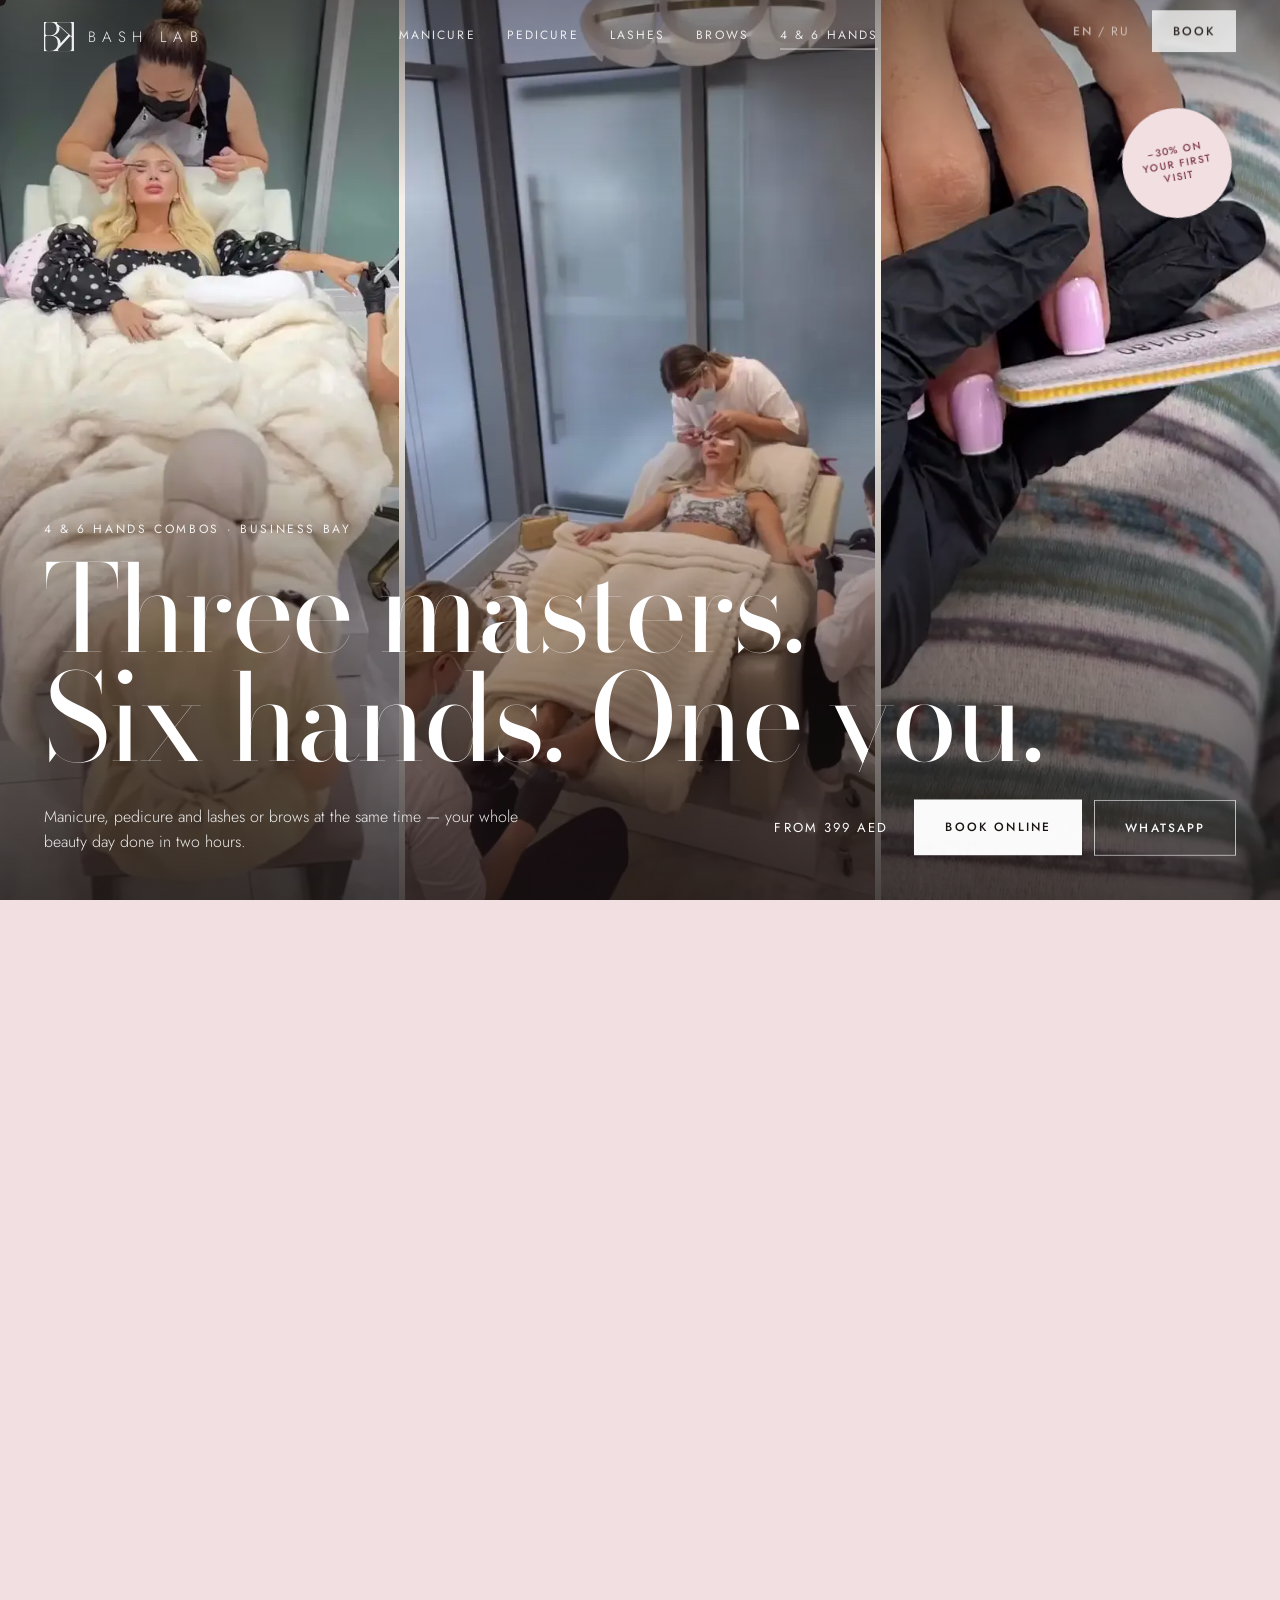
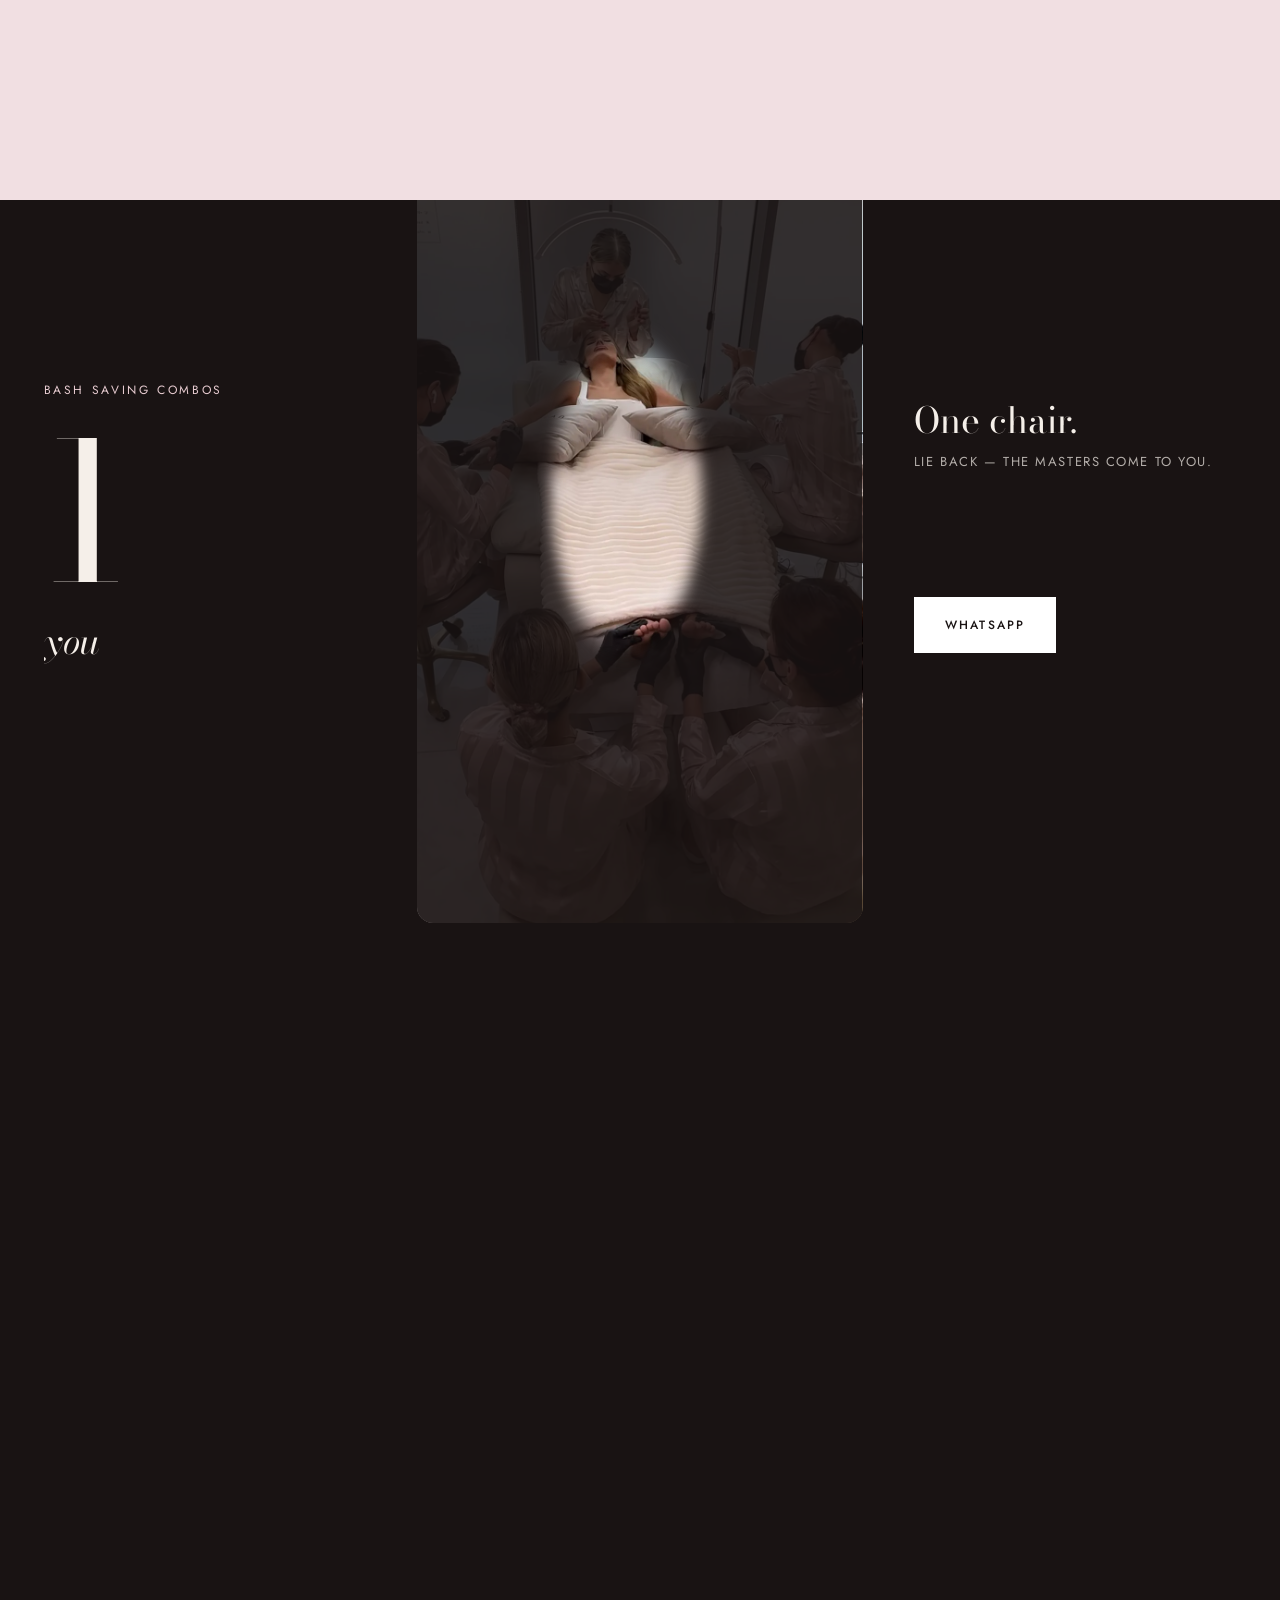
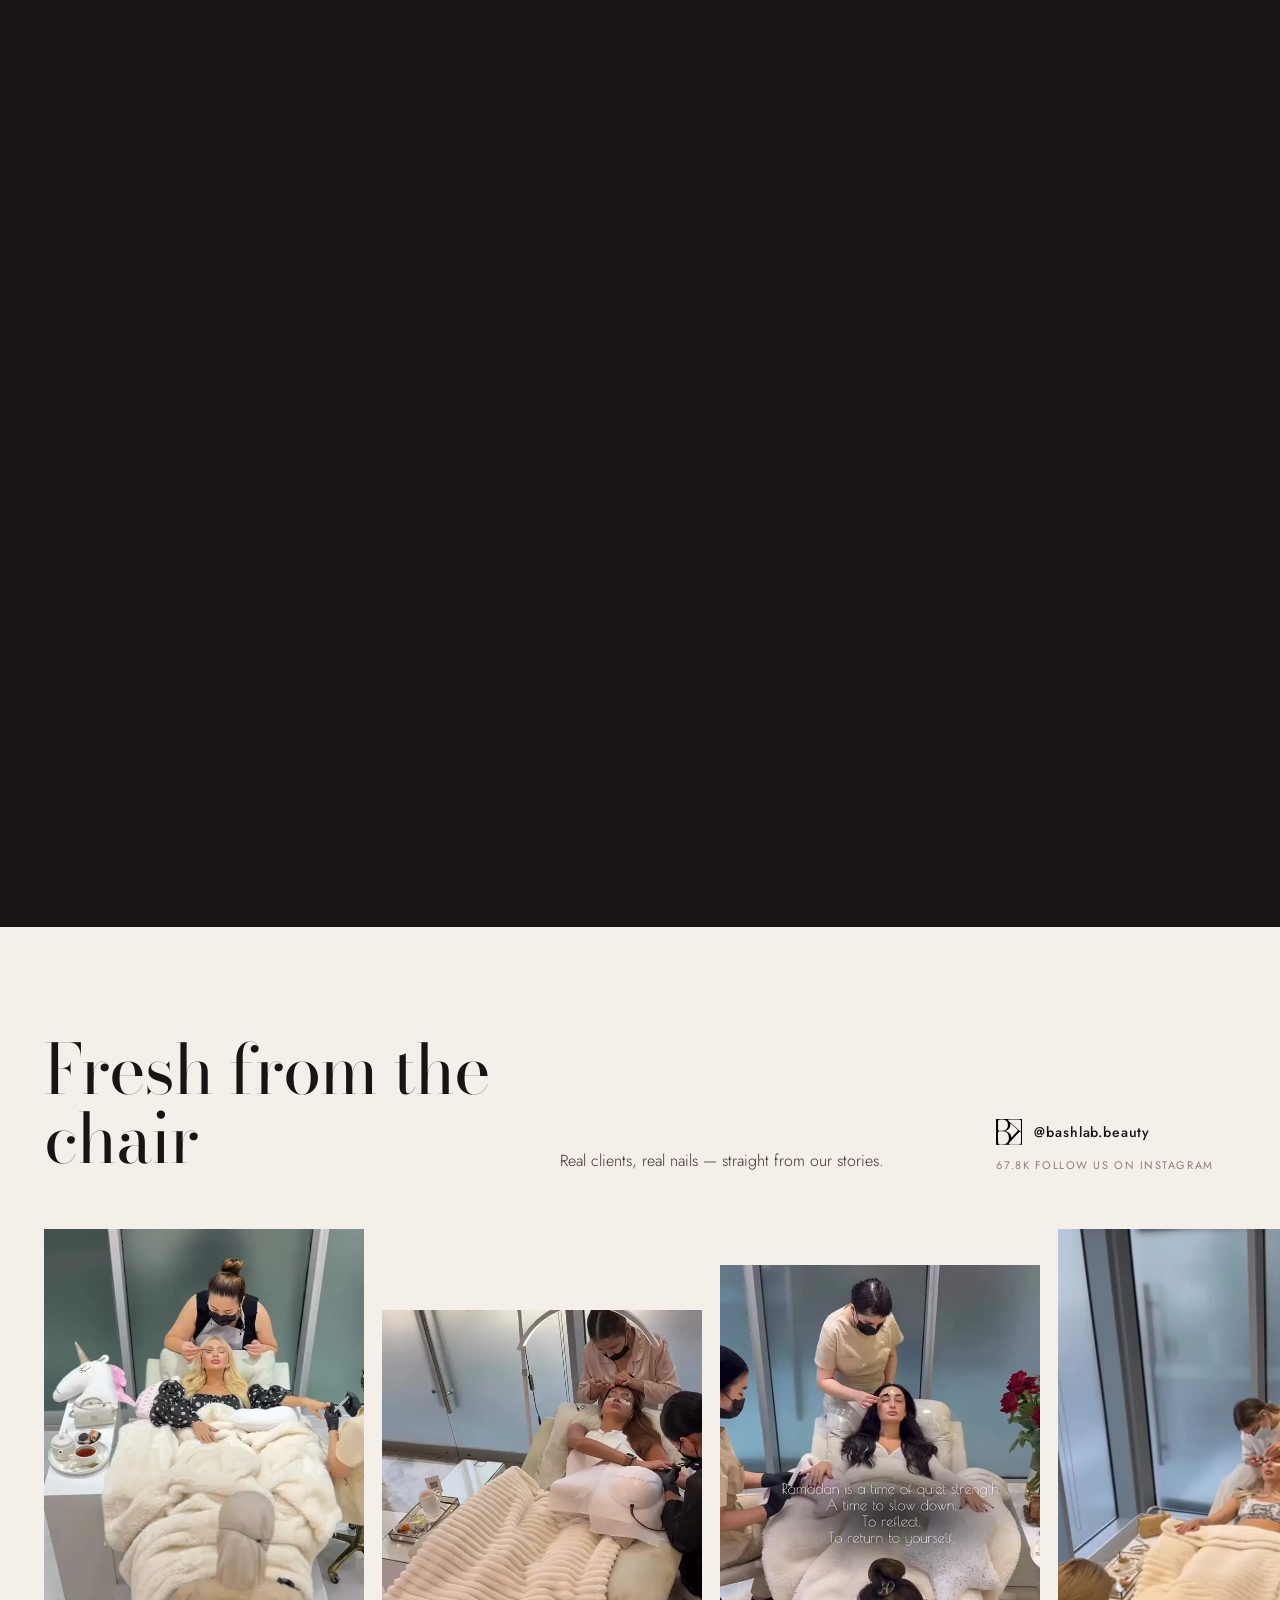
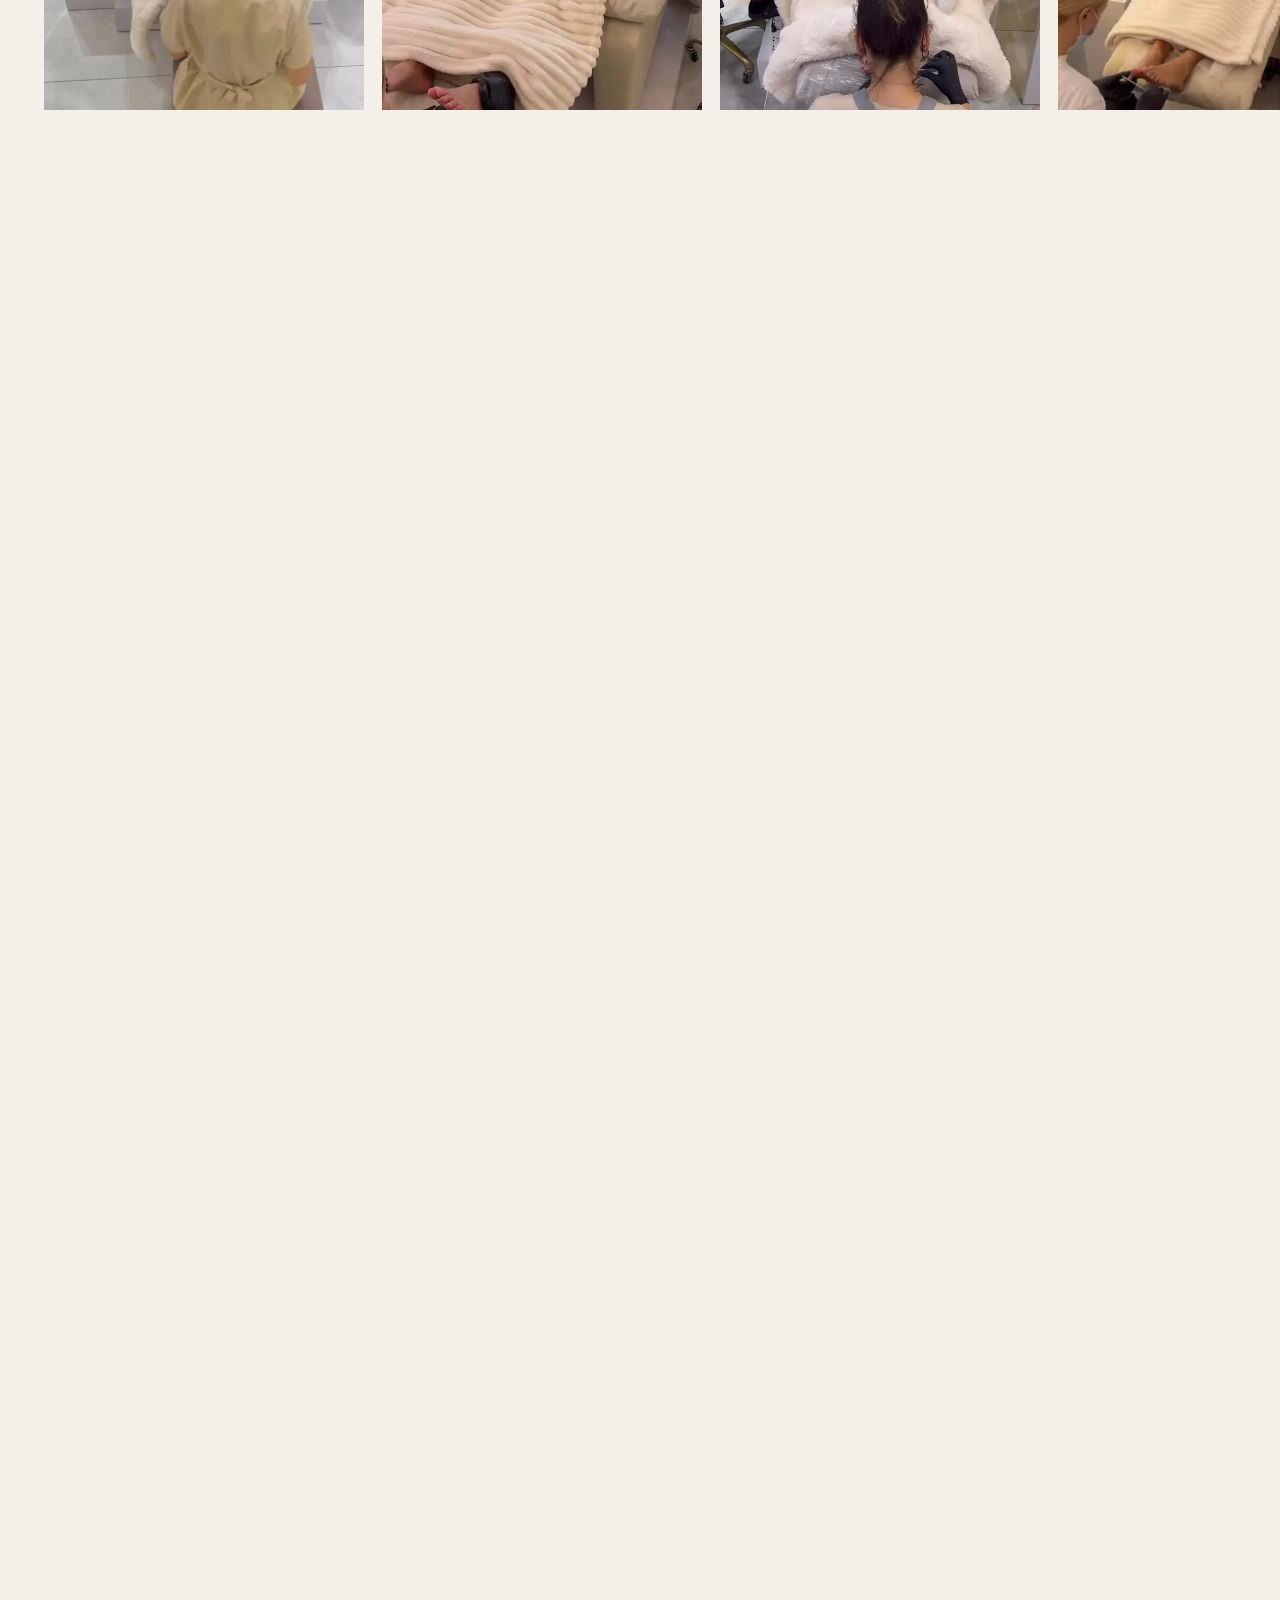
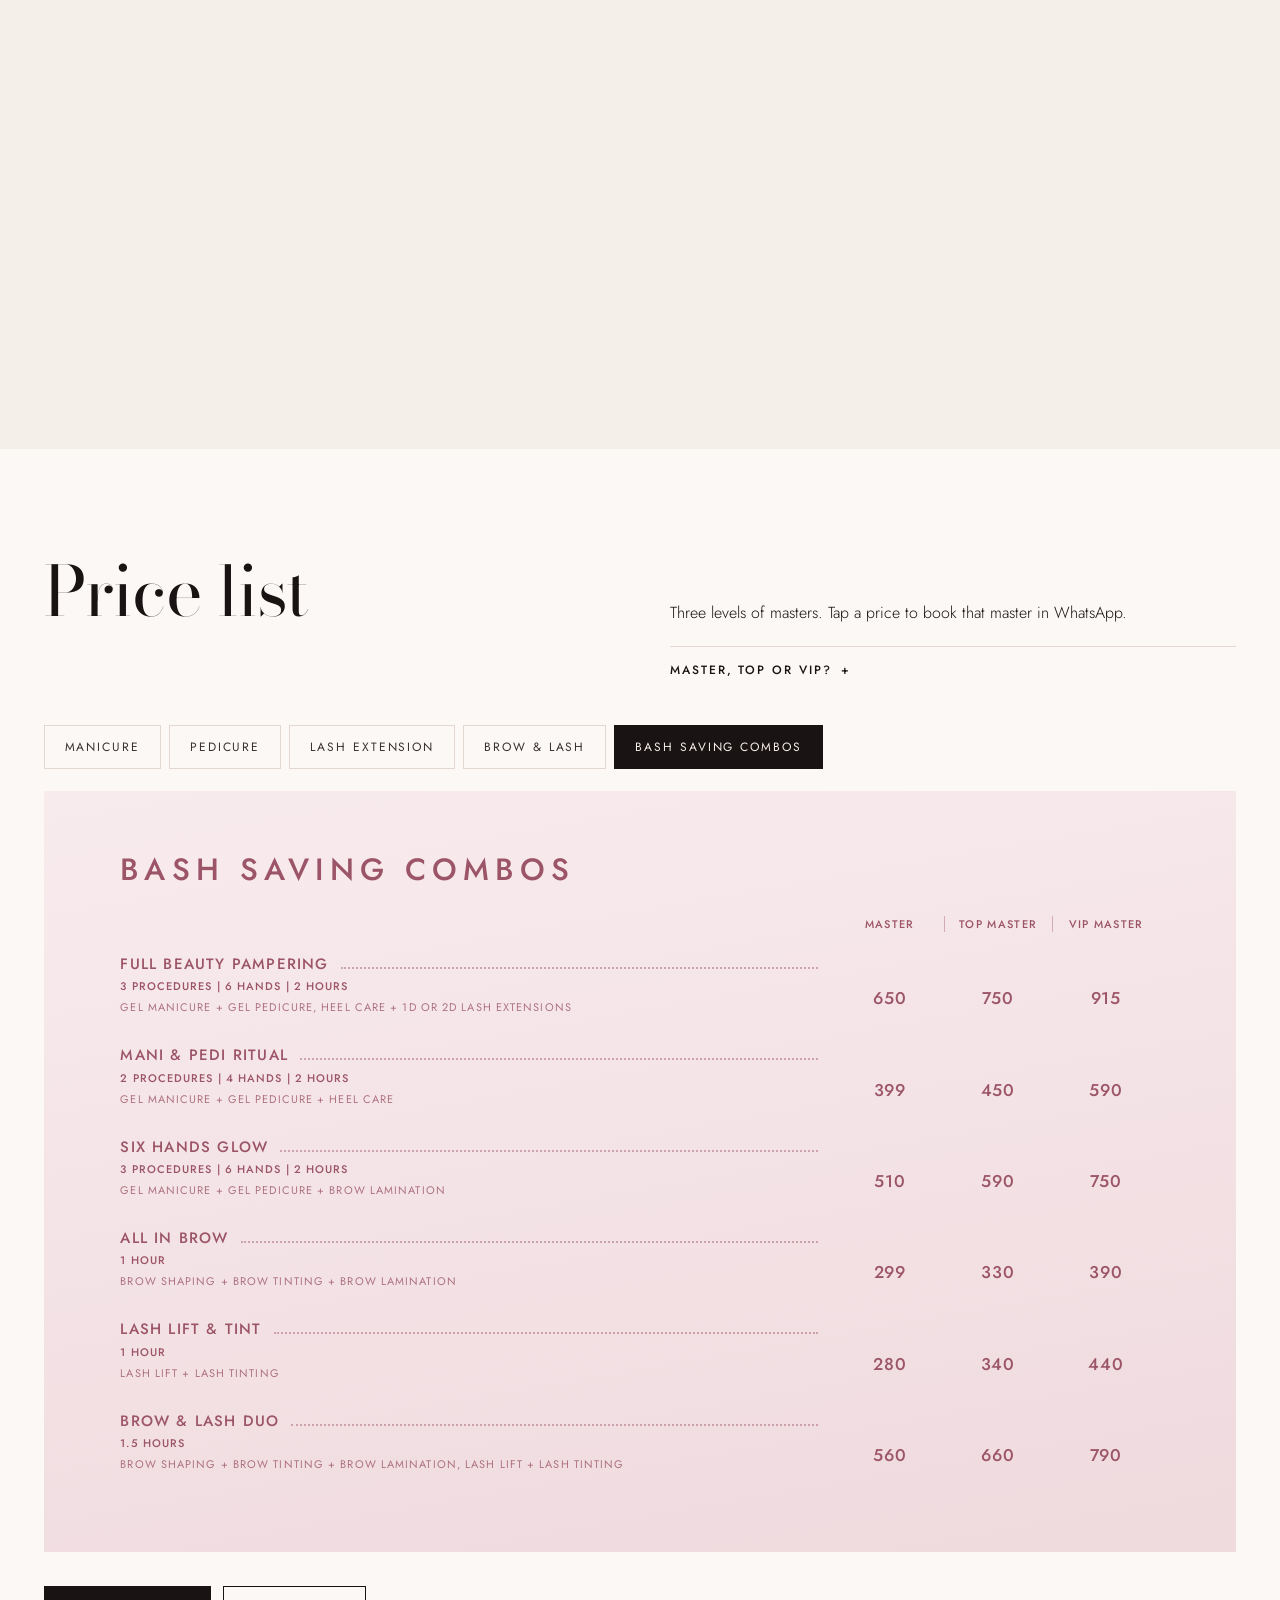
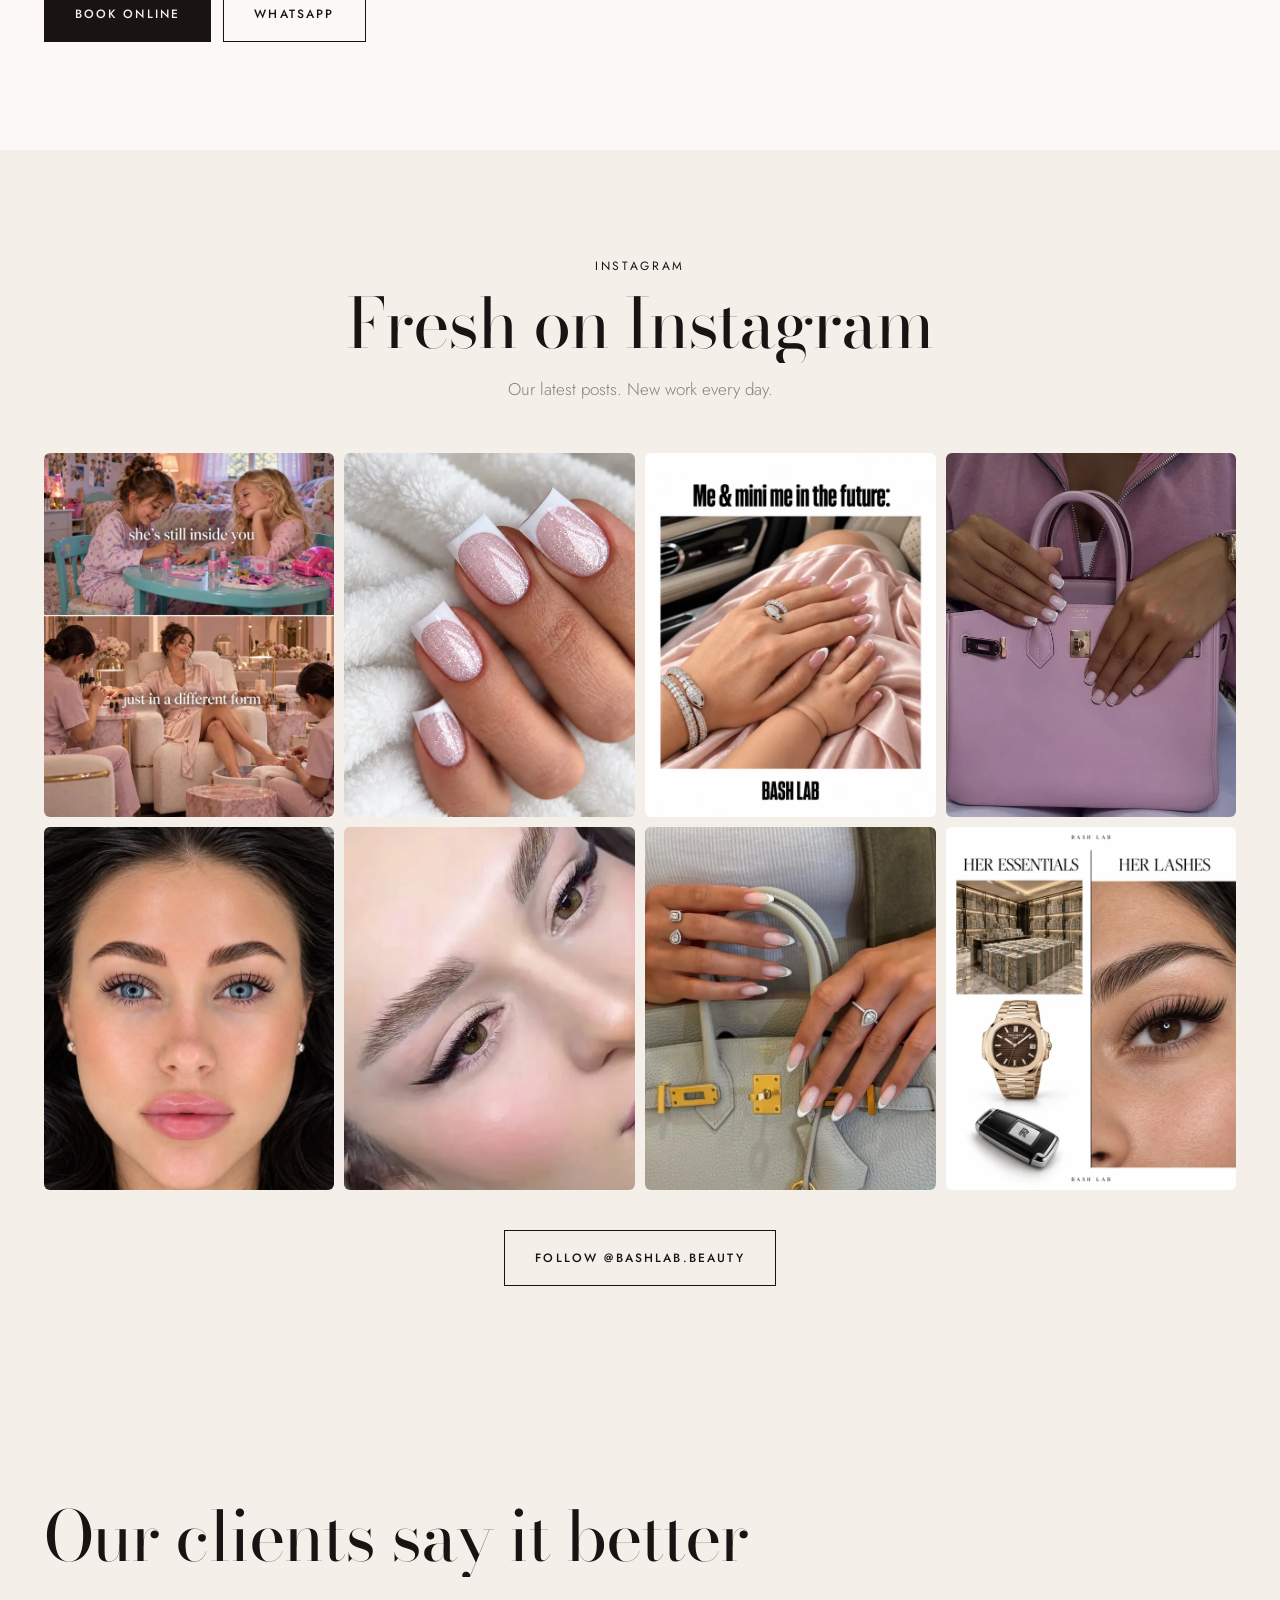
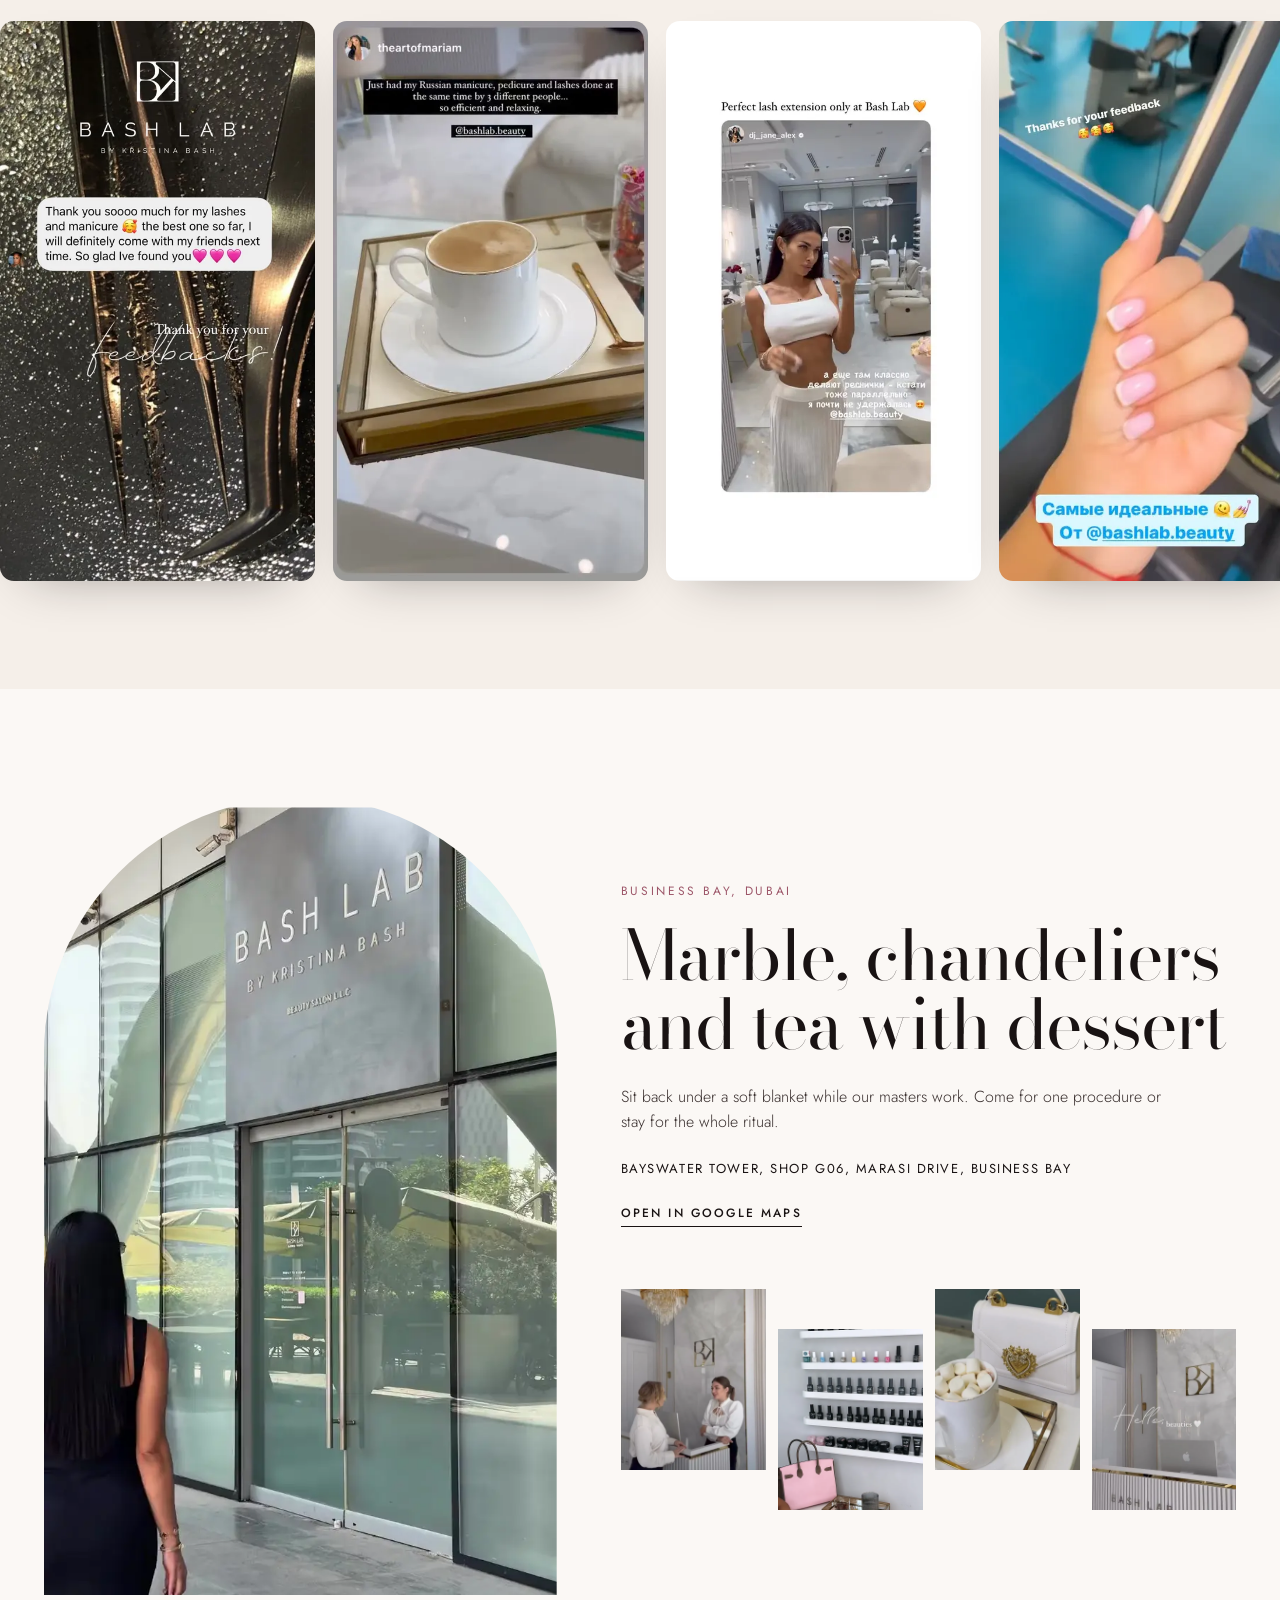
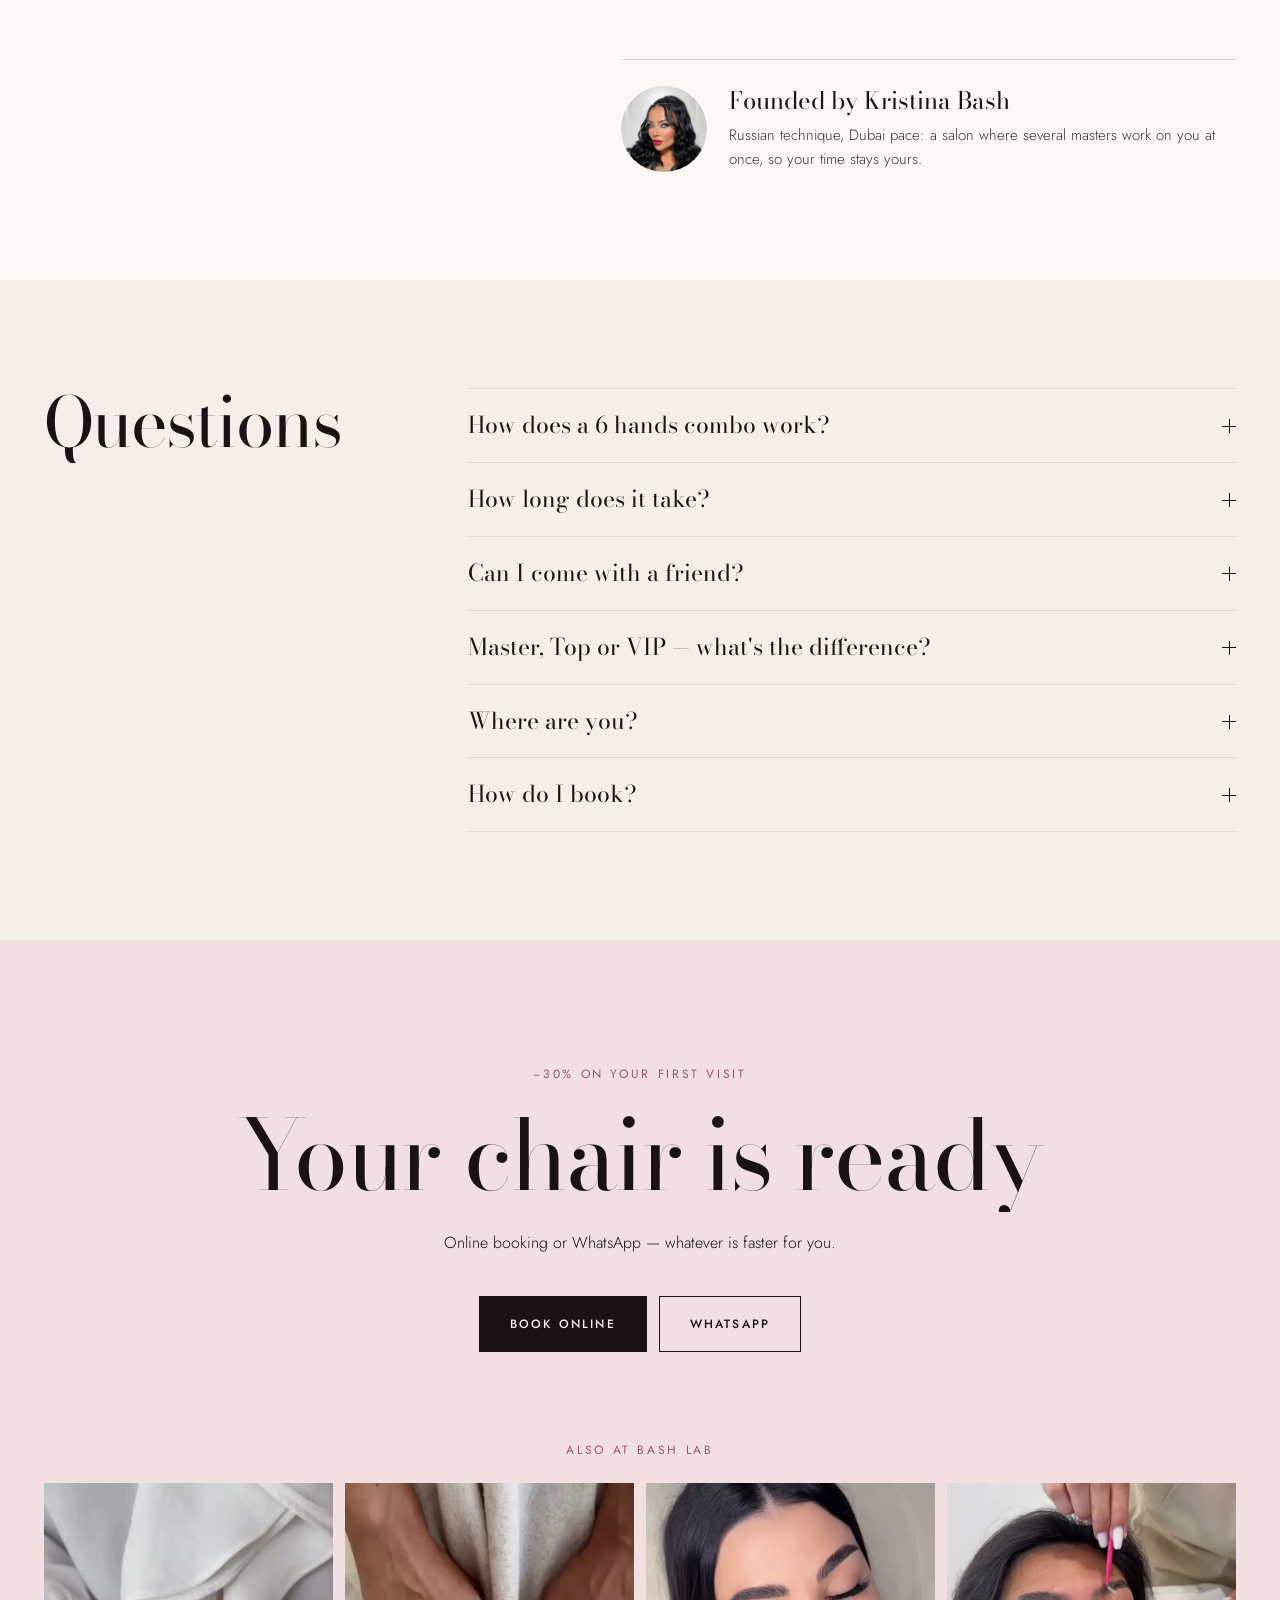
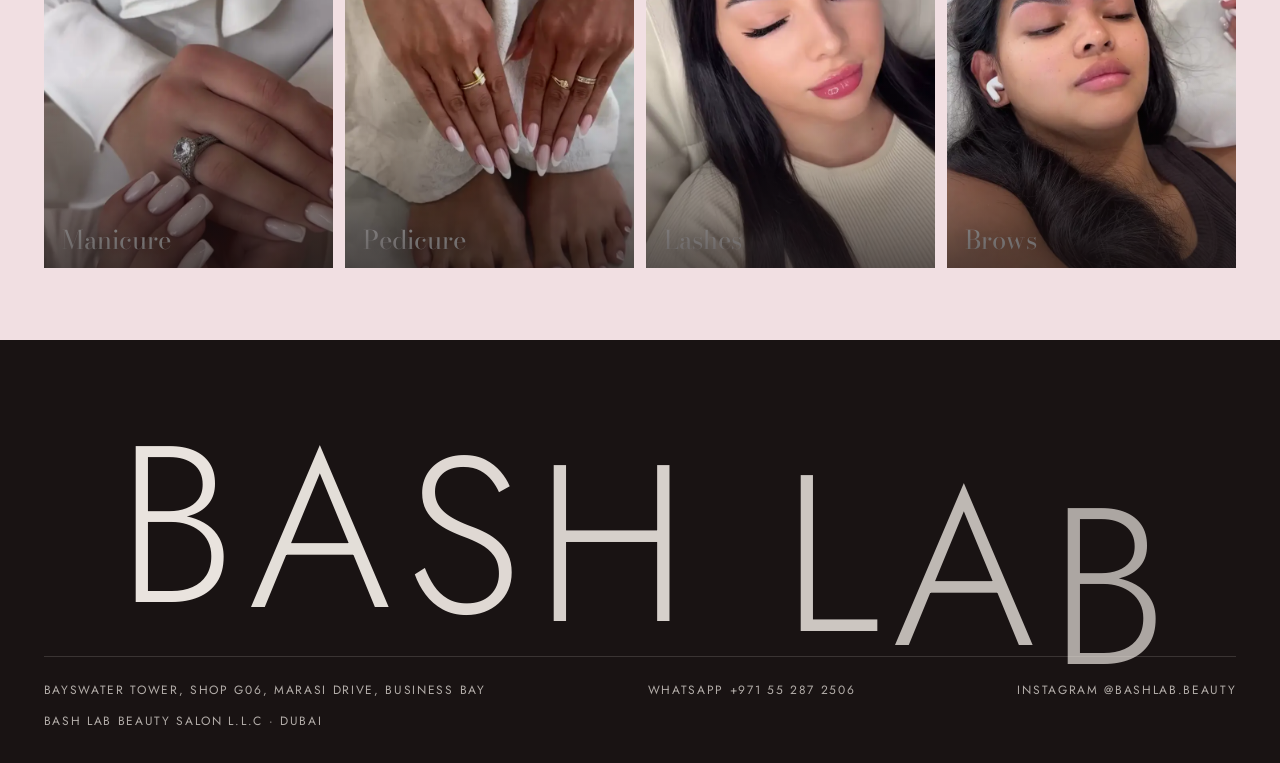
==== commit c35b8b41: "Свежее в Instagram вместо утра" ====
--- a/combos.html
+++ b/combos.html
@@ -86,7 +86,7 @@
   <div class="pr-cta"><a class="btn btn-ink" href="https://n820329.alteg.io/company/770394/personal/select-services?o=" target="_blank" rel="noopener" data-cursor="Book">Book online</a><a class="btn btn-line-ink" href="https://wa.me/971552872506?text=Hello%21%20I%27d%20like%20to%20book%20at%20Bash%20Lab." target="_blank" rel="noopener" data-cursor="WhatsApp">WhatsApp</a></div>
 </section>
 
-<section class="morning" data-morning><div class="mo-in"><canvas class="mo-c" width="540" height="960"></canvas><div class="mo-t"><p class="eyebrow">A morning at Bash Lab</p><ol><li data-at="0"><b>10:00</b><span>You sit back.</span></li><li data-at="1"><b>10:25</b><span>Lashes and pedicure — at once.</span></li><li data-at="2"><b>11:02</b><span>Manicure.</span></li><li data-at="3"><b>12:10</b><span>Done. Before lunch.</span></li></ol></div></div></section>
+<section class="insta"><div class="in-head"><p class="eyebrow">Instagram</p><h2 class="split">Fresh on Instagram</h2><p>Our latest posts. New work every day.</p></div><div class="in-grid"><a class="ic" href="https://www.instagram.com/p/Dee5IuBgJ8y/" target="_blank" rel="noopener"><img src="assets/img/ig/Dee5IuBgJ8y.webp" alt="" width="640" height="800" loading="lazy" decoding="async"></a><a class="ic" href="https://www.instagram.com/p/Ded3XySALDM/" target="_blank" rel="noopener"><img src="assets/img/ig/Ded3XySALDM.webp" alt="" width="640" height="721" loading="lazy" decoding="async"></a><a class="ic" href="https://www.instagram.com/p/DeZnoMiAsWe/" target="_blank" rel="noopener"><img src="assets/img/ig/DeZnoMiAsWe.webp" alt="" width="640" height="800" loading="lazy" decoding="async"></a><a class="ic" href="https://www.instagram.com/p/DeYqXTcAM2p/" target="_blank" rel="noopener"><img src="assets/img/ig/DeYqXTcAM2p.webp" alt="" width="640" height="676" loading="lazy" decoding="async"></a><a class="ic" href="https://www.instagram.com/p/DeTt-IgABNb/" target="_blank" rel="noopener"><img src="assets/img/ig/DeTt-IgABNb.webp" alt="" width="640" height="784" loading="lazy" decoding="async"></a><a class="ic" href="https://www.instagram.com/p/DeM5Bm8gBvp/" target="_blank" rel="noopener"><img src="assets/img/ig/DeM5Bm8gBvp.webp" alt="" width="640" height="640" loading="lazy" decoding="async"></a><a class="ic" href="https://www.instagram.com/p/DeMOESAAGw4/" target="_blank" rel="noopener"><img src="assets/img/ig/DeMOESAAGw4.webp" alt="" width="600" height="800" loading="lazy" decoding="async"></a><a class="ic" href="https://www.instagram.com/p/DeKjZxCAIUc/" target="_blank" rel="noopener"><img src="assets/img/ig/DeKjZxCAIUc.webp" alt="" width="640" height="797" loading="lazy" decoding="async"></a></div><a class="btn btn-line-ink in-go" href="https://www.instagram.com/bashlab.beauty/" target="_blank" rel="noopener">Follow @bashlab.beauty</a></section>
 
 <section class="reviews">
   <h2 class="split">Our clients say it better</h2>
--- a/assets/css/site.css
+++ b/assets/css/site.css
@@ -121,16 +121,14 @@
 :lang(ru) .fl,:lang(ru) .fr{font-style:normal;font-size:clamp(30px,4.2vw,76px)}
 .fl{right:calc(50% + 12vw)} .fr{left:calc(50% + 12vw)}
 
-/* сцена: утро */
-.morning{background:var(--ink);color:var(--ivory)}
-.mo-in{height:100vh;display:grid;grid-template-columns:1fr 1fr;align-items:center;gap:6vw;padding:0 var(--pad)}
-.mo-c{justify-self:end;height:84vh;width:auto;aspect-ratio:9/16;border-radius:18px;background:#000}
-.mo-t ol{list-style:none;margin-top:26px}
-.mo-t li{padding:18px 0;border-top:1px solid rgba(245,239,233,.16);opacity:.28;transition:opacity .5s var(--ease)}
-.mo-t li.on{opacity:1}
-.mo-t b{display:block;font:400 clamp(44px,5vw,88px)/1 'Bodoni Moda',serif;letter-spacing:-.02em}
-.mo-t span{display:block;margin-top:8px;font-size:18px}
-.morning .eyebrow{color:var(--blush2)}
+/* свежее из Instagram (вместо «утра», 15.10) */
+.insta{padding:clamp(80px,12vh,140px) var(--pad);text-align:center}
+.in-head p:last-child{margin:18px auto 0;max-width:520px;color:var(--smoke)}
+.in-head h2{margin-top:14px}
+.in-grid{display:grid;grid-template-columns:repeat(4,1fr);gap:10px;margin:50px 0 40px}
+.ic{display:block;aspect-ratio:4/5;overflow:hidden;border-radius:6px;background:var(--blush)}
+.ic img{width:100%;height:100%;object-fit:cover;transition:transform .8s var(--ease)}
+.ic:hover img{transform:scale(1.05)}
 
 /* стена работ */
 .wall{position:relative;padding:clamp(80px,12vh,140px) 0;overflow:hidden}
@@ -287,8 +285,7 @@
   .film-land .fm{aspect-ratio:1080/640}
   .film:not(.film-land) .fm{width:100%}
   .fl,.fr{position:static;transform:none;display:none}
-  .mo-in{grid-template-columns:1fr;height:auto;padding:70px var(--pad);gap:30px}
-  .mo-c{justify-self:center;height:auto;width:100%;max-width:420px}
+  .in-grid{grid-template-columns:repeat(2,1fr);gap:6px}
   .wall-track{width:auto;overflow-x:auto;scroll-snap-type:x mandatory;padding-bottom:10px;scrollbar-width:none}
   .wall-track::-webkit-scrollbar{display:none}
   .wc{width:76vw;flex:none;scroll-snap-align:center;margin-top:0!important}
